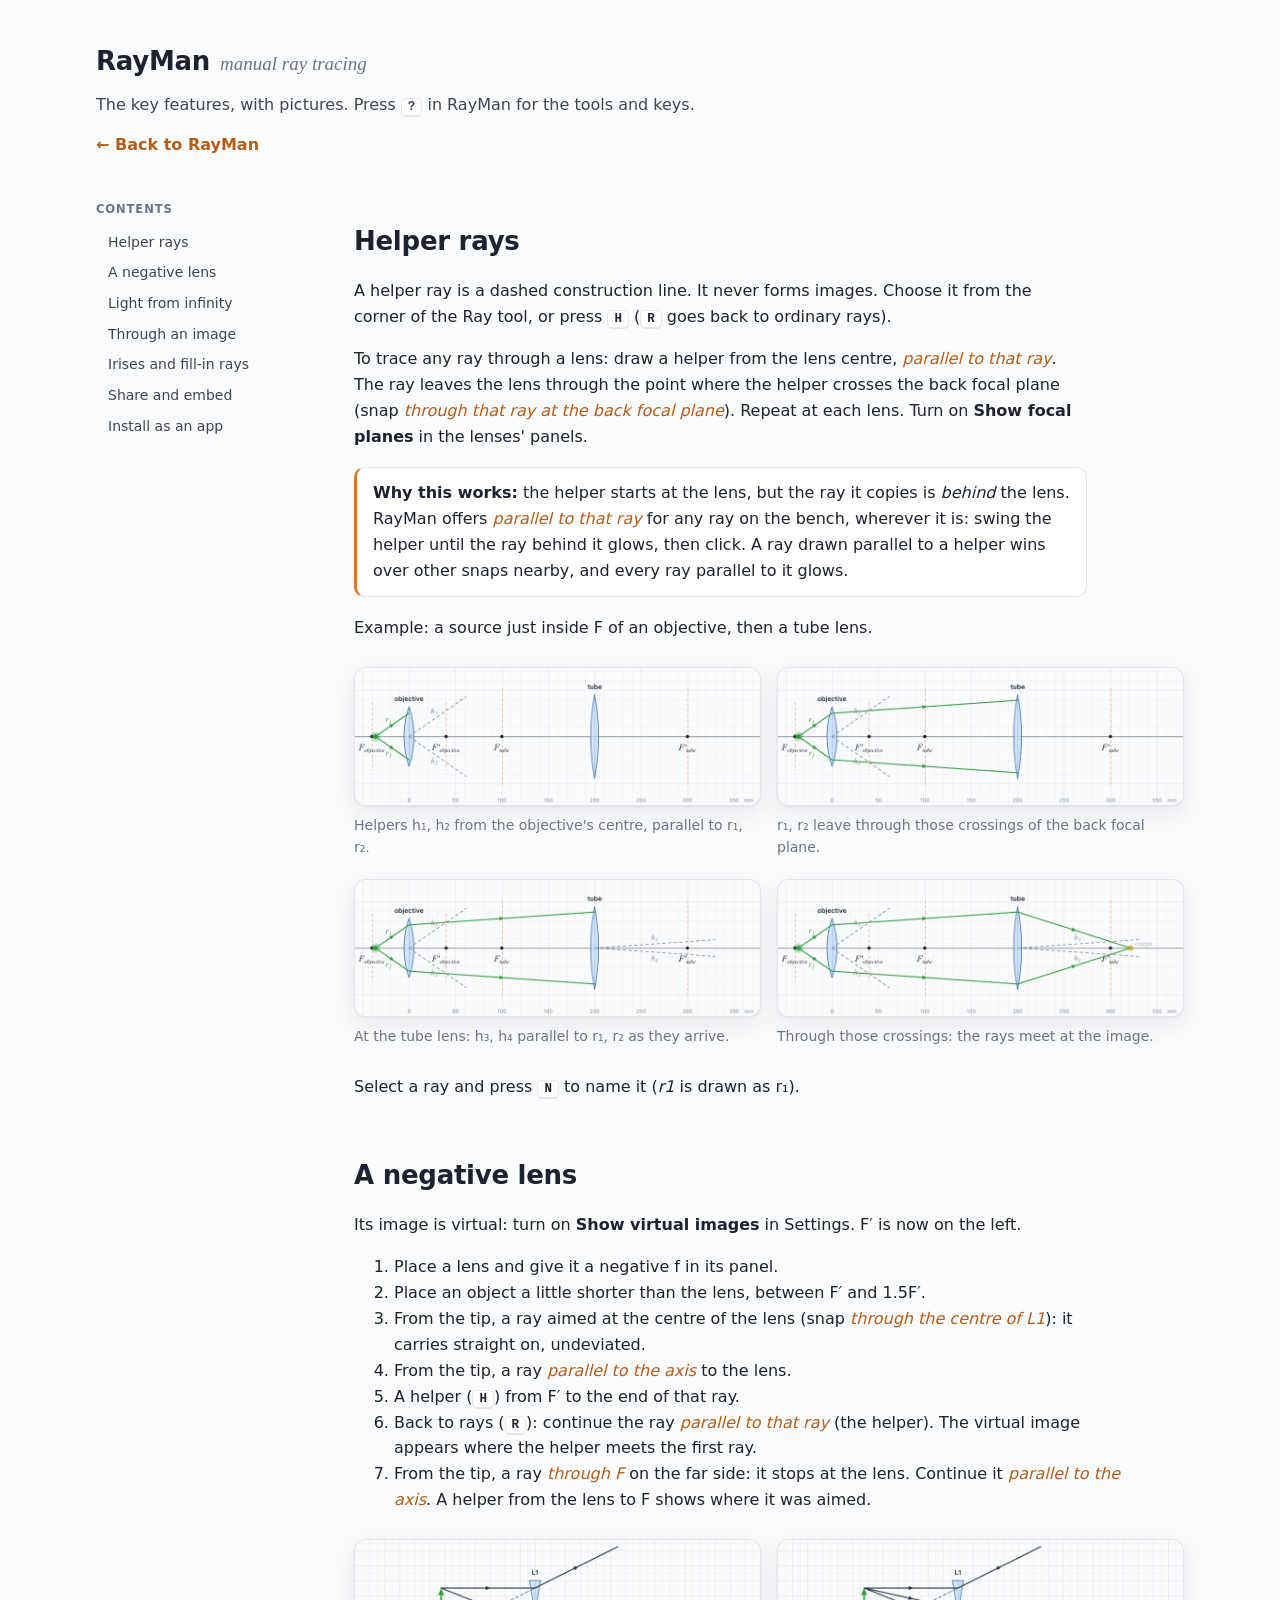
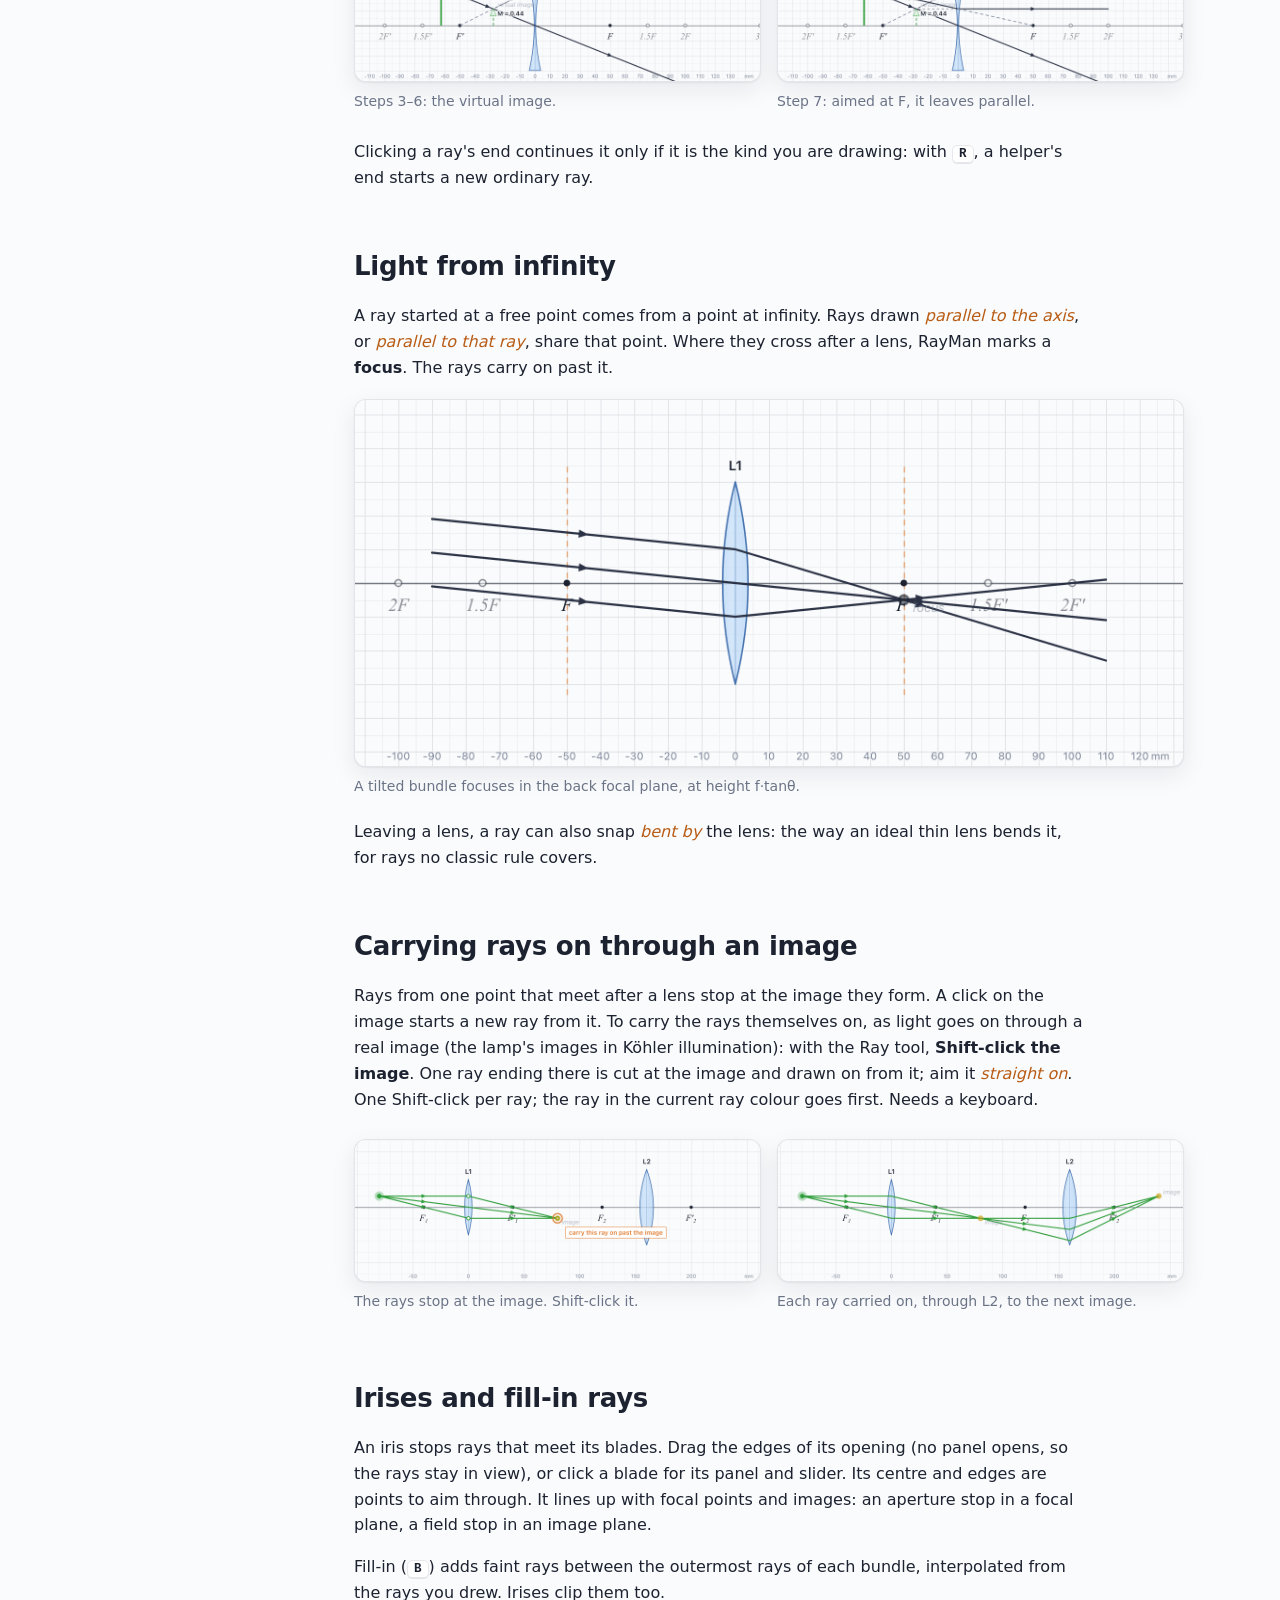
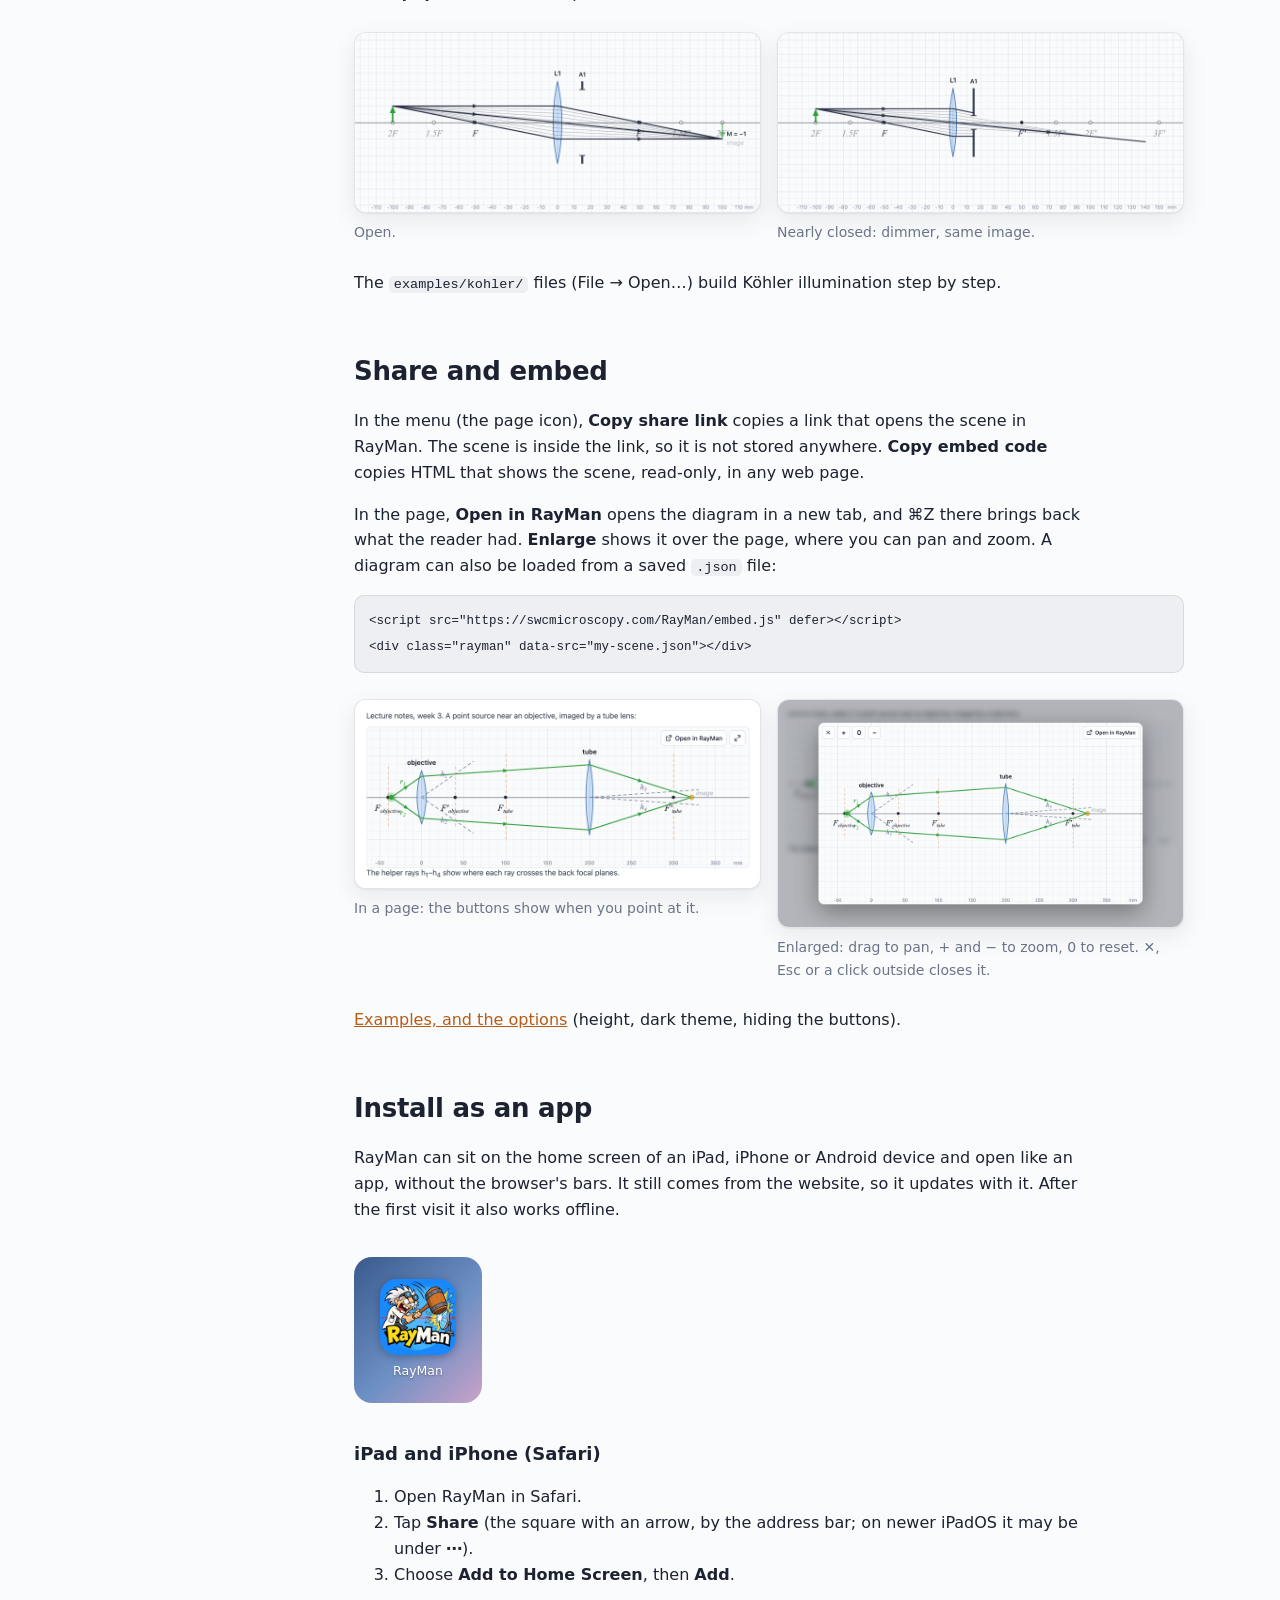
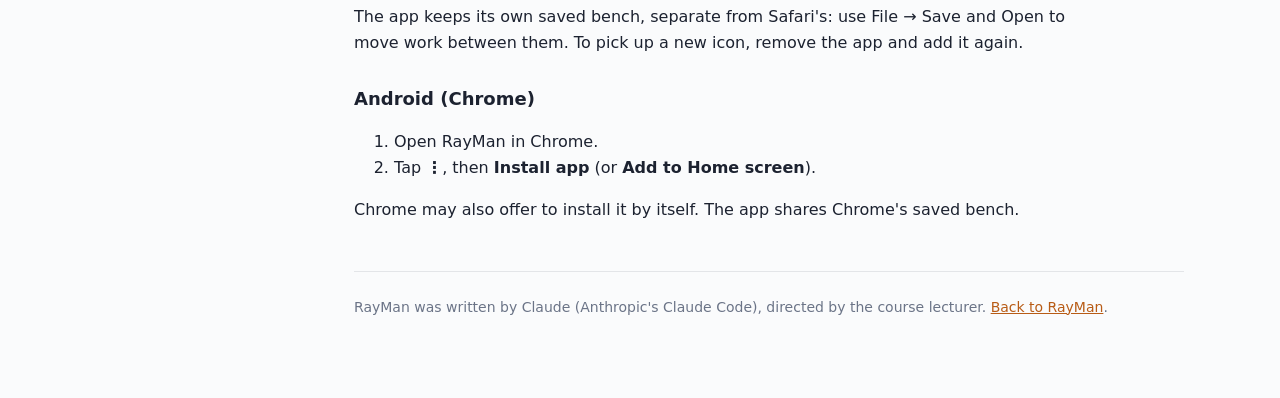
==== guide/index.html @ e6ad9964 "Embed: enlarged view gets zoom buttons and hand-cursor panning (#7) - Enlarged view: + and − zoom, 0" ====
<!doctype html>
<html lang="en">
<head>
<meta charset="utf-8">
<meta name="viewport" content="width=device-width, initial-scale=1">
<title>RayMan Guide</title>
<meta name="description" content="RayMan's key features, with pictures: helper rays, light from infinity, rays through an image, irises and fill-in rays.">
<style>
  :root {
    --bg: #fafbfc; --surface: #ffffff; --text: #1c2230; --soft: #3d4555; --dim: #6b7487;
    --line: rgba(20, 30, 60, 0.10); --accent: #e0782a; --accent-ink: #b85c16; --accent-soft: rgba(224, 120, 42, 0.12);
    --code: rgba(20, 30, 60, 0.05); --shadow: 0 1px 2px rgba(20, 30, 60, 0.06), 0 8px 24px rgba(20, 30, 60, 0.08);
  }
  @media (prefers-color-scheme: dark) {
    :root:not([data-theme="light"]) {
      --bg: #060913; --surface: #0c1122; --text: #e6ebf7; --soft: #c3cbdc; --dim: #8f9bb8;
      --line: rgba(255, 255, 255, 0.09); --accent: #ffb454; --accent-ink: #ffc477; --accent-soft: rgba(255, 180, 84, 0.14);
      --code: rgba(255, 255, 255, 0.06); --shadow: 0 1px 2px rgba(0, 0, 0, 0.3), 0 10px 30px rgba(0, 0, 0, 0.4);
    }
  }
  * { box-sizing: border-box; }
  html { scroll-behavior: smooth; }
  body {
    margin: 0; background: var(--bg); color: var(--text);
    font: 16px/1.62 system-ui, -apple-system, "Segoe UI", sans-serif;
  }
  .wrap { max-width: 1120px; margin: 0 auto; padding: 0 16px; display: grid; grid-template-columns: 210px minmax(0, 1fr); gap: 48px; }
  header { max-width: 1120px; margin: 0 auto; padding: 40px 16px 8px; }
  header .brand { display: flex; align-items: baseline; gap: 10px; }
  header .brand b { font-size: 26px; letter-spacing: -0.01em; }
  header .brand span { font: italic 19px Georgia, "Times New Roman", serif; color: var(--dim); }
  header p { color: var(--soft); max-width: 70ch; margin: 10px 0 0; }
  header a.back { display: inline-block; margin-top: 14px; color: var(--accent-ink); text-decoration: none; font-weight: 550; }
  header a.back:hover { text-decoration: underline; }
  nav { position: sticky; top: 24px; align-self: start; padding-top: 34px; font-size: 14px; }
  nav b { display: block; font-size: 11.5px; letter-spacing: .08em; text-transform: uppercase; color: var(--dim); margin-bottom: 8px; }
  nav a { display: block; color: var(--soft); text-decoration: none; padding: 4px 10px; border-radius: 7px; border-left: 2px solid transparent; }
  nav a:hover { background: var(--accent-soft); color: var(--text); }
  main { min-width: 0; padding-bottom: 80px; }
  h2 { font-size: 26px; letter-spacing: -0.01em; margin: 44px 0 6px; padding-top: 10px; }
  h3 { font-size: 18px; margin: 28px 0 4px; }
  p, li { max-width: 72ch; }
  .lead { color: var(--soft); font-size: 17px; }
  figure { margin: 18px 0 22px; }
  figure a { display: block; }
  figure img { display: block; width: 100%; height: auto; border-radius: 12px; border: 1px solid var(--line); box-shadow: var(--shadow); background: #fafbfc; }
  figcaption { font-size: 14px; color: var(--dim); margin-top: 8px; max-width: 72ch; }
  figcaption b { color: var(--soft); }
  .steps { counter-reset: s; padding: 0; list-style: none; }
  .steps > li { counter-increment: s; position: relative; padding-left: 38px; margin: 12px 0; }
  .steps > li::before {
    content: counter(s); position: absolute; left: 0; top: 1px; width: 26px; height: 26px; border-radius: 50%;
    background: var(--accent-soft); color: var(--accent-ink); font-weight: 650; font-size: 14px; display: grid; place-items: center;
  }
  kbd {
    font: 600 12.5px ui-monospace, SFMono-Regular, Menlo, monospace; padding: 1px 6px; border-radius: 5px;
    background: var(--surface); border: 1px solid var(--line); box-shadow: 0 1px 0 var(--line); white-space: nowrap;
  }
  .snap { font-style: italic; color: var(--accent-ink); }
  code { font: 13.5px ui-monospace, SFMono-Regular, Menlo, monospace; background: var(--code); padding: 1px 5px; border-radius: 5px; }
  pre { background: var(--code); border: 1px solid var(--line); border-radius: 10px; padding: 12px 14px; overflow-x: auto; max-width: 100%; }
  pre code { background: none; padding: 0; font-size: 12.5px; line-height: 1.5; }
  .note { background: var(--surface); border: 1px solid var(--line); border-left: 3px solid var(--accent); border-radius: 10px; padding: 12px 16px; margin: 18px 0; max-width: 72ch; }
  .note p { margin: 4px 0; }
  .pair { display: grid; grid-template-columns: 1fr 1fr; gap: 16px; }
  /* the app icon as it sits on a home screen */
  .home { display: inline-flex; align-items: center; gap: 22px; max-width: 72ch; margin: 18px 0 8px; padding: 22px 26px;
    border-radius: 18px; background: linear-gradient(135deg, #3a5a8c, #6c8fc4 55%, #c9a2c8); }
  .home .app { display: grid; justify-items: center; gap: 6px; flex: none; }
  .home .app img { width: 76px; height: 76px; border-radius: 22.5%; box-shadow: 0 2px 8px rgba(0, 0, 0, 0.28); display: block; }
  .home .app span { color: #fff; font-size: 12.5px; font-weight: 500; text-shadow: 0 1px 2px rgba(0, 0, 0, 0.35); }
  .pair figure { margin: 10px 0; }
  hr { border: 0; border-top: 1px solid var(--line); margin: 48px 0 0; }
  footer { color: var(--dim); font-size: 14px; margin-top: 24px; }
  footer a, main p > a { color: var(--accent-ink); }
  @media (max-width: 860px) {
    .wrap { grid-template-columns: 1fr; gap: 0; }
    nav { position: static; padding-top: 16px; display: flex; flex-wrap: wrap; gap: 4px; }
    nav b { width: 100%; }
    .pair { grid-template-columns: 1fr; }
  }
</style>
</head>
<body>
<header>
  <div class="brand"><b>RayMan</b><span>manual ray tracing</span></div>
  <p>The key features, with pictures. Press <kbd>?</kbd> in RayMan for the tools and keys.</p>
  <a class="back" href="../index.html">← Back to RayMan</a>
</header>

<div class="wrap">
<nav aria-label="Contents">
  <b>Contents</b>
  <a href="#helper">Helper rays</a>
  <a href="#negative">A negative lens</a>
  <a href="#infinity">Light from infinity</a>
  <a href="#through">Through an image</a>
  <a href="#iris">Irises and fill-in rays</a>
  <a href="#embed">Share and embed</a>
  <a href="#install">Install as an app</a>
</nav>

<main>

<h2 id="helper">Helper rays</h2>
<p>A helper ray is a dashed construction line. It never forms images. Choose it from the corner
  of the Ray tool, or press <kbd>H</kbd> (<kbd>R</kbd> goes back to ordinary rays).</p>
<p>To trace any ray through a lens: draw a helper from the lens centre,
  <span class="snap">parallel to that ray</span>. The ray leaves the lens through the point where
  the helper crosses the back focal plane (snap <span class="snap">through that ray at the back
  focal plane</span>). Repeat at each lens. Turn on <b>Show focal planes</b> in the lenses' panels.</p>
<p class="note"><b>Why this works:</b> the helper starts at the lens, but the ray it copies is
  <em>behind</em> the lens. RayMan offers <span class="snap">parallel to that ray</span> for any
  ray on the bench, wherever it is: swing the helper until the ray behind it glows, then click.
  A ray drawn parallel to a helper wins over other snaps nearby, and every ray parallel to it glows.</p>
<p>Example: a source just inside F of an objective, then a tube lens.</p>
<div class="pair">
  <figure><a href="img/helper-1.png" target="_blank" rel="noopener" title="Open full size"><img src="img/helper-1.png" alt="Two rays reach the objective; dashed helpers from its centre, parallel to them" loading="lazy"></a>
    <figcaption>Helpers h₁, h₂ from the objective's centre, parallel to r₁, r₂.</figcaption></figure>
  <figure><a href="img/helper-2.png" target="_blank" rel="noopener" title="Open full size"><img src="img/helper-2.png" alt="The rays leave the objective through the helpers' crossings of its back focal plane" loading="lazy"></a>
    <figcaption>r₁, r₂ leave through those crossings of the back focal plane.</figcaption></figure>
</div>
<div class="pair">
  <figure><a href="img/helper-3.png" target="_blank" rel="noopener" title="Open full size"><img src="img/helper-3.png" alt="Dashed helpers from the tube lens centre, parallel to the rays arriving there" loading="lazy"></a>
    <figcaption>At the tube lens: h₃, h₄ parallel to r₁, r₂ as they arrive.</figcaption></figure>
  <figure><a href="img/helper-4.png" target="_blank" rel="noopener" title="Open full size"><img src="img/helper-4.png" alt="The rays leave the tube lens through those crossings and meet at the image" loading="lazy"></a>
    <figcaption>Through those crossings: the rays meet at the image.</figcaption></figure>
</div>
<p>Select a ray and press <kbd>N</kbd> to name it (<i>r1</i> is drawn as r₁).</p>

<h2 id="negative">A negative lens</h2>
<p>Its image is virtual: turn on <b>Show virtual images</b> in Settings. F′ is now on the left.</p>
<ol>
  <li>Place a lens and give it a negative f in its panel.</li>
  <li>Place an object a little shorter than the lens, between F′ and 1.5F′.</li>
  <li>From the tip, a ray aimed at the centre of the lens (snap <span class="snap">through the centre of L1</span>): it carries straight on, undeviated.</li>
  <li>From the tip, a ray <span class="snap">parallel to the axis</span> to the lens.</li>
  <li>A helper (<kbd>H</kbd>) from F′ to the end of that ray.</li>
  <li>Back to rays (<kbd>R</kbd>): continue the ray <span class="snap">parallel to that ray</span>
    (the helper). The virtual image appears where the helper meets the first ray.</li>
  <li>From the tip, a ray <span class="snap">through F</span> on the far side: it stops at the
    lens. Continue it <span class="snap">parallel to the axis</span>. A helper from the lens to F
    shows where it was aimed.</li>
</ol>
<div class="pair">
  <figure><a href="img/negative-1.png" target="_blank" rel="noopener" title="Open full size"><img src="img/negative-1.png" alt="A negative lens: a ray through the centre, and a ray parallel to the axis leaving along a helper from F′; the virtual image where they meet" loading="lazy"></a>
    <figcaption>Steps 3–6: the virtual image.</figcaption></figure>
  <figure><a href="img/negative-2.png" target="_blank" rel="noopener" title="Open full size"><img src="img/negative-2.png" alt="The same with a third ray aimed at F, leaving parallel to the axis" loading="lazy"></a>
    <figcaption>Step 7: aimed at F, it leaves parallel.</figcaption></figure>
</div>
<p>Clicking a ray's end continues it only if it is the kind you are drawing: with
  <kbd>R</kbd>, a helper's end starts a new ordinary ray.</p>

<h2 id="infinity">Light from infinity</h2>
<p>A ray started at a free point comes from a point at infinity. Rays drawn
  <span class="snap">parallel to the axis</span>, or <span class="snap">parallel to that ray</span>,
  share that point. Where they cross after a lens, RayMan marks a <b>focus</b>. The rays carry on
  past it.</p>
<figure><a href="img/bundle.png" target="_blank" rel="noopener" title="Open full size"><img src="img/bundle.png" alt="A tilted parallel bundle focusing in the back focal plane" loading="lazy"></a>
  <figcaption>A tilted bundle focuses in the back focal plane, at height f·tanθ.</figcaption></figure>
<p>Leaving a lens, a ray can also snap <span class="snap">bent by</span> the lens: the way an ideal
  thin lens bends it, for rays no classic rule covers.</p>

<h2 id="through">Carrying rays on through an image</h2>
<p>Rays from one point that meet after a lens stop at the image they form. A click on the image
  starts a new ray from it. To carry the rays themselves on, as light goes on through a real image
  (the lamp's images in Köhler illumination): with the Ray tool, <b>Shift-click the image</b>. One
  ray ending there is cut at the image and drawn on from it; aim it
  <span class="snap">straight on</span>. One Shift-click per ray; the ray in the current ray colour
  goes first. Needs a keyboard.</p>
<div class="pair">
  <figure><a href="img/through-1.png" target="_blank" rel="noopener" title="Open full size"><img src="img/through-1.png" alt="Three rays from a point stop at its image after the first lens; Shift held over the image" loading="lazy"></a>
    <figcaption>The rays stop at the image. Shift-click it.</figcaption></figure>
  <figure><a href="img/through-2.png" target="_blank" rel="noopener" title="Open full size"><img src="img/through-2.png" alt="Each ray carried on past the image, through the second lens, to a second image" loading="lazy"></a>
    <figcaption>Each ray carried on, through L2, to the next image.</figcaption></figure>
</div>

<h2 id="iris">Irises and fill-in rays</h2>
<p>An iris stops rays that meet its blades. Drag the edges of its opening (no panel opens, so the
  rays stay in view), or click a blade for its panel and slider. Its centre and edges are points to aim through. It lines up with focal points and
  images: an aperture stop in a focal plane, a field stop in an image plane.</p>
<p>Fill-in (<kbd>B</kbd>) adds faint rays between the outermost rays of each bundle, interpolated
  from the rays you drew. Irises clip them too.</p>
<div class="pair">
  <figure><a href="img/iris-open.png" target="_blank" rel="noopener" title="Open full size"><img src="img/iris-open.png" alt="Rays and fill-in rays through a lens and an open iris" loading="lazy"></a>
    <figcaption>Open.</figcaption></figure>
  <figure><a href="img/iris-closed.png" target="_blank" rel="noopener" title="Open full size"><img src="img/iris-closed.png" alt="The same with the iris nearly closed" loading="lazy"></a>
    <figcaption>Nearly closed: dimmer, same image.</figcaption></figure>
</div>
<p>The <code>examples/kohler/</code> files (File → Open…) build Köhler illumination step by step.</p>

<h2 id="embed">Share and embed</h2>
<p>In the menu (the page icon), <b>Copy share link</b> copies a link that opens the scene in
  RayMan. The scene is inside the link, so it is not stored anywhere. <b>Copy embed code</b> copies
  HTML that shows the scene, read-only, in any web page.</p>
<p>In the page, <b>Open in RayMan</b> opens the diagram in a new tab, and ⌘Z there brings back
  what the reader had. <b>Enlarge</b> shows it over the page, where you can pan and zoom. A diagram can also be loaded from a
  saved <code>.json</code> file:</p>
<pre><code>&lt;script src="https://swcmicroscopy.com/RayMan/embed.js" defer&gt;&lt;/script&gt;
&lt;div class="rayman" data-src="my-scene.json"&gt;&lt;/div&gt;</code></pre>
<div class="pair">
  <figure><a href="img/embed.png" target="_blank" rel="noopener" title="Open full size"><img src="img/embed.png" alt="A RayMan diagram in a web page, with Open in RayMan and Enlarge buttons" loading="lazy"></a>
    <figcaption>In a page: the buttons show when you point at it.</figcaption></figure>
  <figure><a href="img/embed-enlarged.png" target="_blank" rel="noopener" title="Open full size"><img src="img/embed-enlarged.png" alt="The diagram enlarged over the blurred page, with a close button" loading="lazy"></a>
    <figcaption>Enlarged: drag to pan, + and − to zoom, 0 to reset. ✕, Esc or a click outside closes it.</figcaption></figure>
</div>
<p><a href="../examples/embed/index.html">Examples, and the options</a> (height, dark theme, hiding the buttons).</p>

<h2 id="install">Install as an app</h2>
<p>RayMan can sit on the home screen of an iPad, iPhone or Android device and open like an app,
  without the browser's bars. It still comes from the website, so it updates with it. After the
  first visit it also works offline.</p>
<div class="home">
  <div class="app"><img src="../images/icons/apple-touch-icon.png" alt="The RayMan app icon"><span>RayMan</span></div>
</div>
<h3>iPad and iPhone (Safari)</h3>
<ol>
  <li>Open RayMan in Safari.</li>
  <li>Tap <b>Share</b> (the square with an arrow, by the address bar; on newer iPadOS it may be under <b>⋯</b>).</li>
  <li>Choose <b>Add to Home Screen</b>, then <b>Add</b>.</li>
</ol>
<p>The app keeps its own saved bench, separate from Safari's: use File → Save and Open to move work
  between them. To pick up a new icon, remove the app and add it again.</p>
<h3>Android (Chrome)</h3>
<ol>
  <li>Open RayMan in Chrome.</li>
  <li>Tap <b>⋮</b>, then <b>Install app</b> (or <b>Add to Home screen</b>).</li>
</ol>
<p>Chrome may also offer to install it by itself. The app shares Chrome's saved bench.</p>

<hr>
<footer>RayMan was written by Claude (Anthropic's Claude Code), directed by the course
  lecturer. <a href="../index.html">Back to RayMan</a>.</footer>
</main>
</div>
</body>
</html>
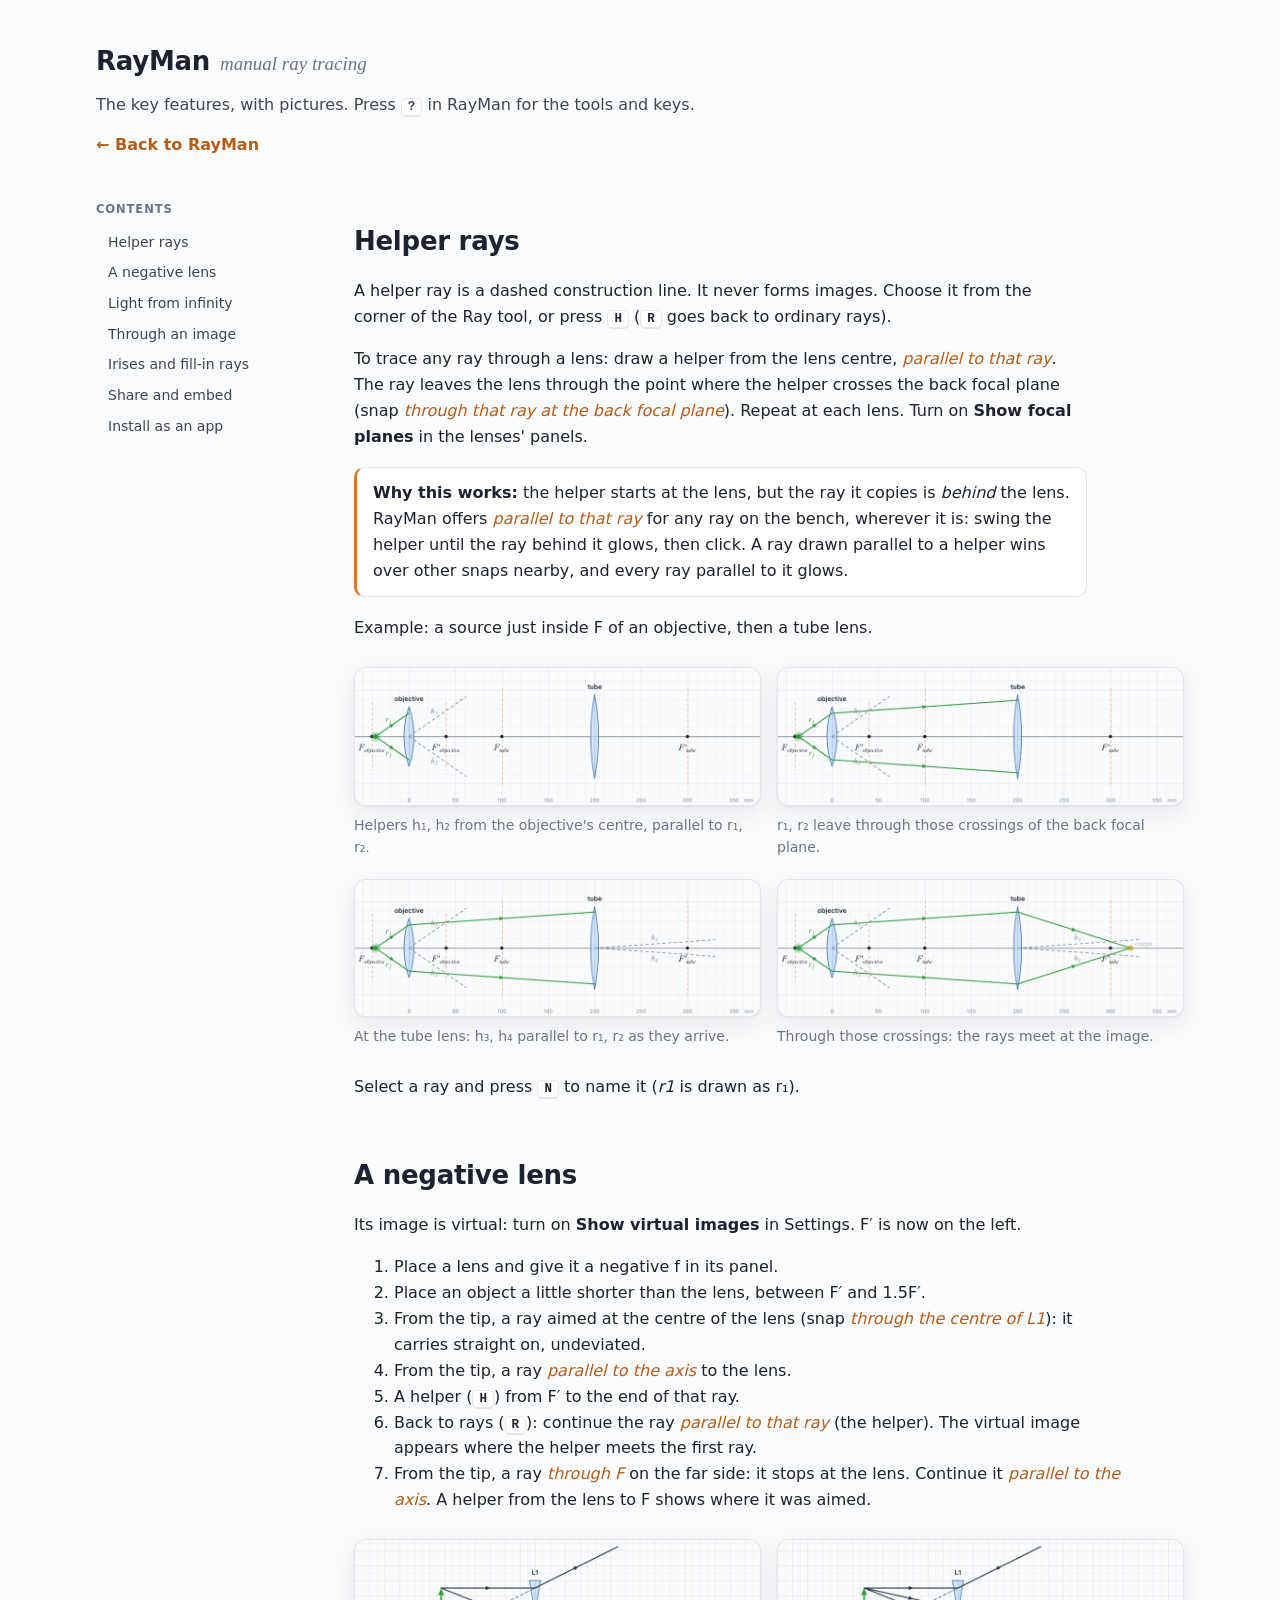
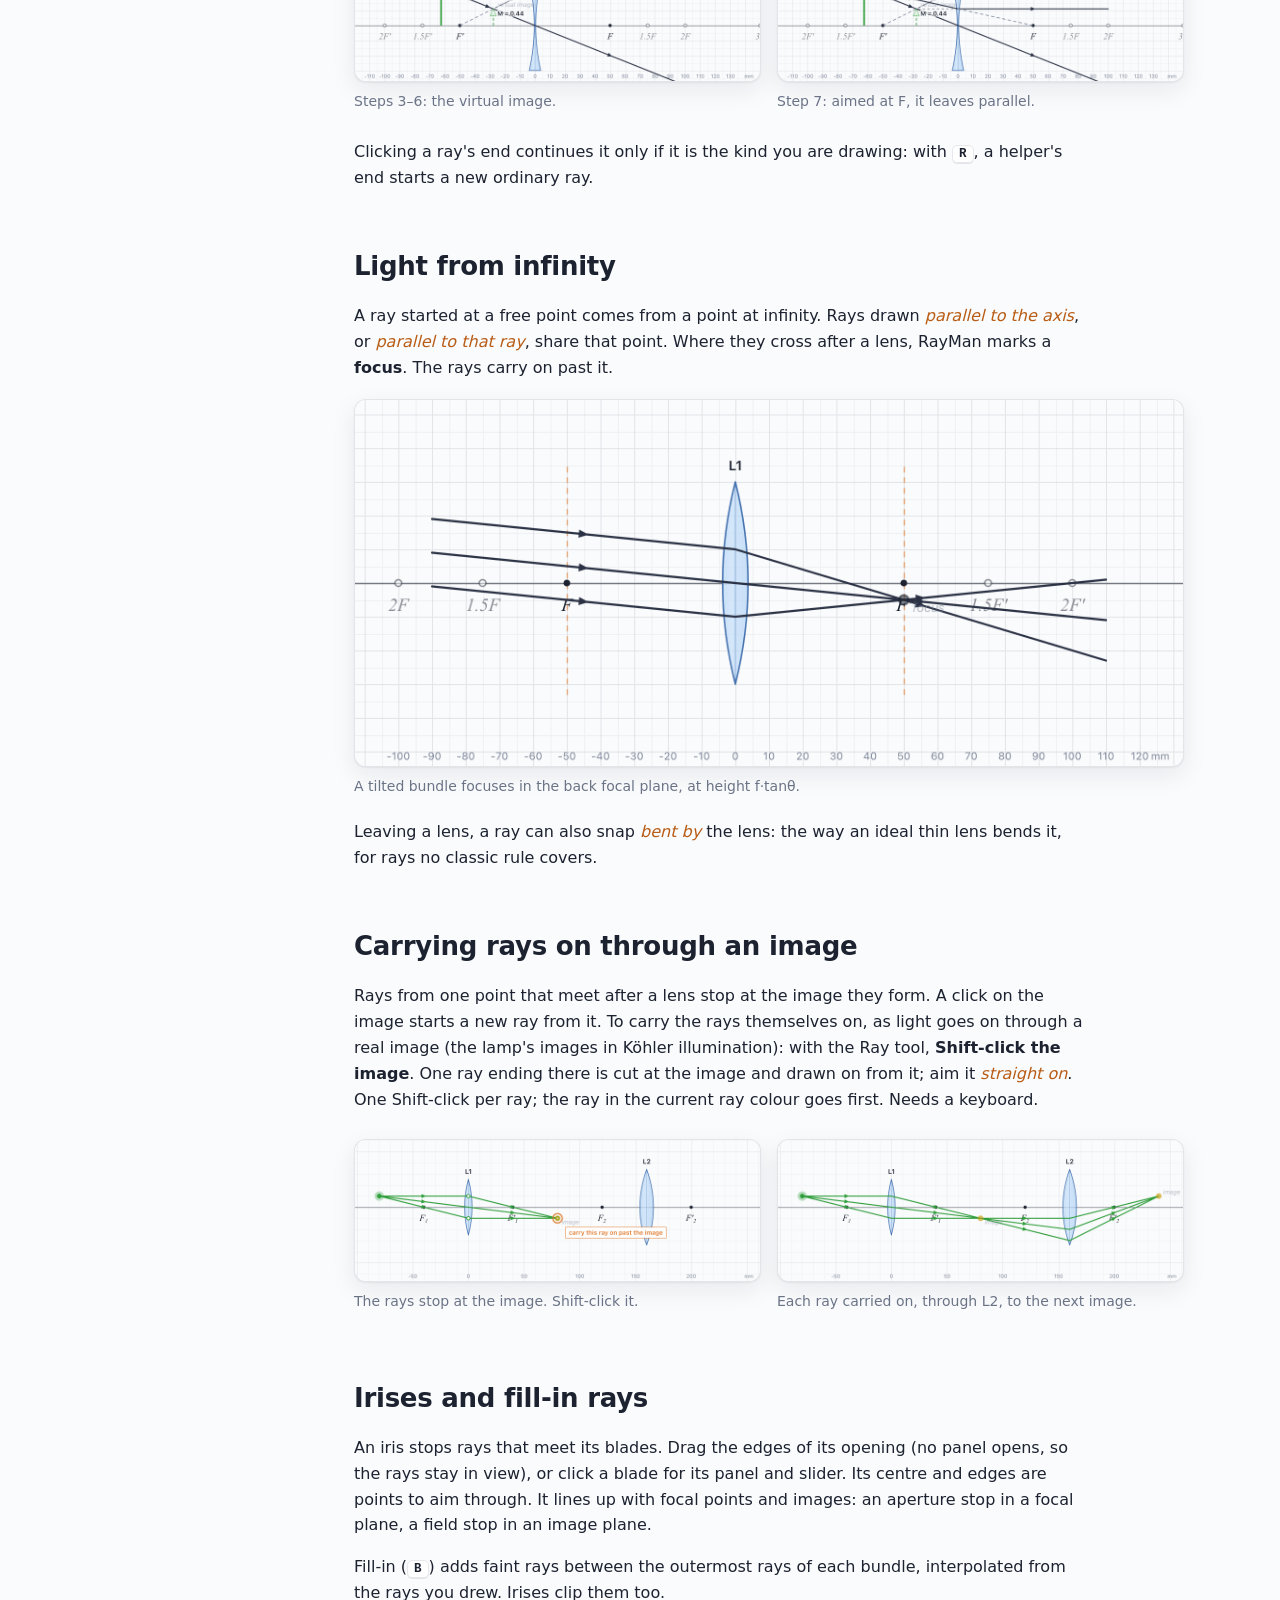
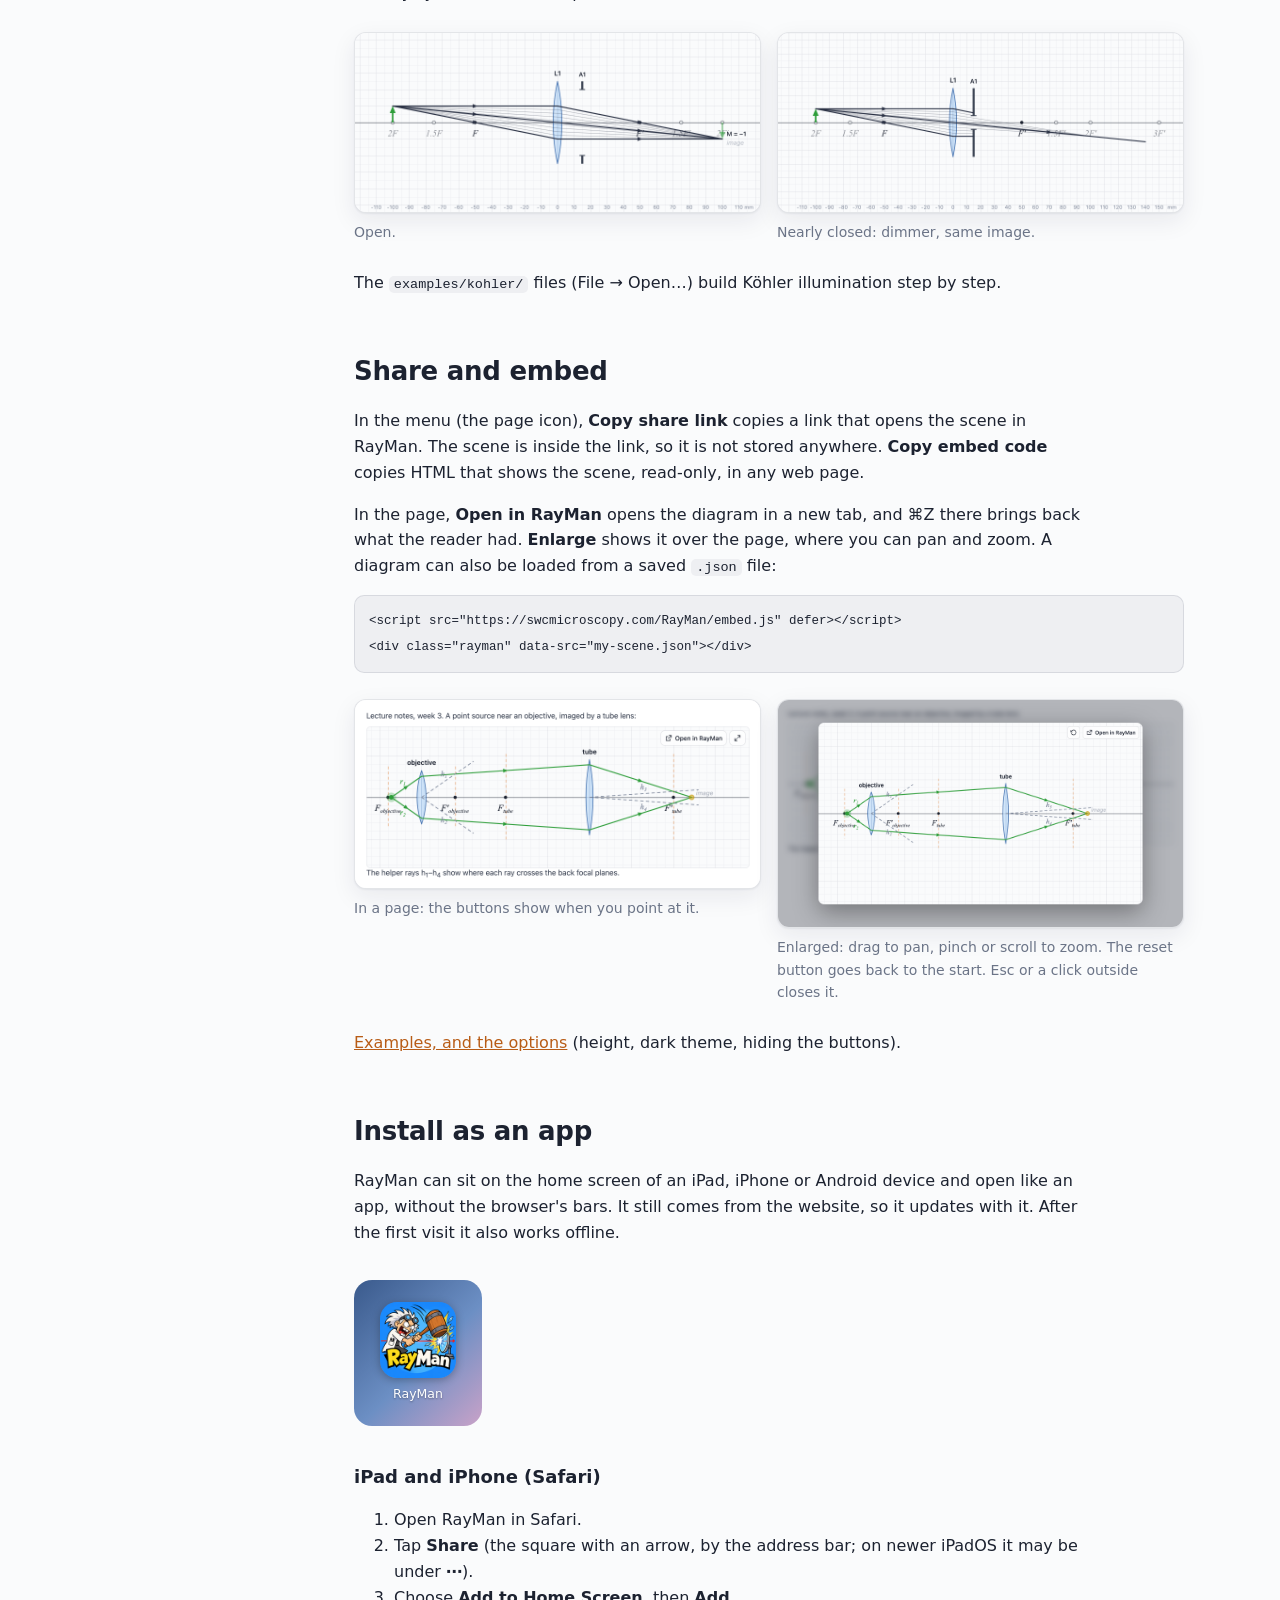
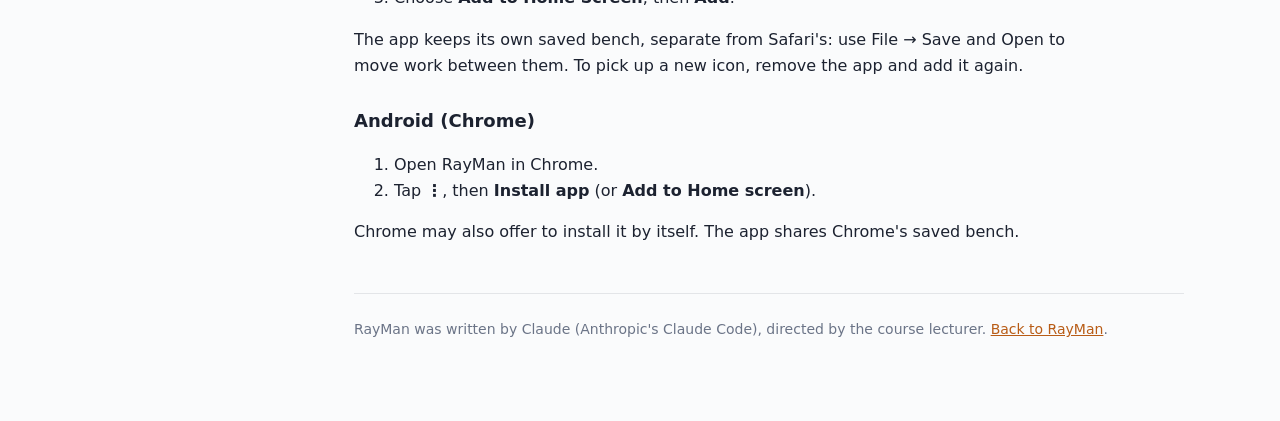
==== commit ee868907: "Web embed: enlarged view without close and zoom buttons; reset beside Open in RayMan; no ruler The e" ====
--- a/guide/index.html
+++ b/guide/index.html
@@ -201,8 +201,8 @@
 <div class="pair">
   <figure><a href="img/embed.png" target="_blank" rel="noopener" title="Open full size"><img src="img/embed.png" alt="A RayMan diagram in a web page, with Open in RayMan and Enlarge buttons" loading="lazy"></a>
     <figcaption>In a page: the buttons show when you point at it.</figcaption></figure>
-  <figure><a href="img/embed-enlarged.png" target="_blank" rel="noopener" title="Open full size"><img src="img/embed-enlarged.png" alt="The diagram enlarged over the blurred page, with a close button" loading="lazy"></a>
-    <figcaption>Enlarged: drag to pan, + and − to zoom, 0 to reset. ✕, Esc or a click outside closes it.</figcaption></figure>
+  <figure><a href="img/embed-enlarged.png" target="_blank" rel="noopener" title="Open full size"><img src="img/embed-enlarged.png" alt="The diagram enlarged over the blurred page, with a reset button beside Open in RayMan" loading="lazy"></a>
+    <figcaption>Enlarged: drag to pan, pinch or scroll to zoom. The reset button goes back to the start. Esc or a click outside closes it.</figcaption></figure>
 </div>
 <p><a href="../examples/embed/index.html">Examples, and the options</a> (height, dark theme, hiding the buttons).</p>
 
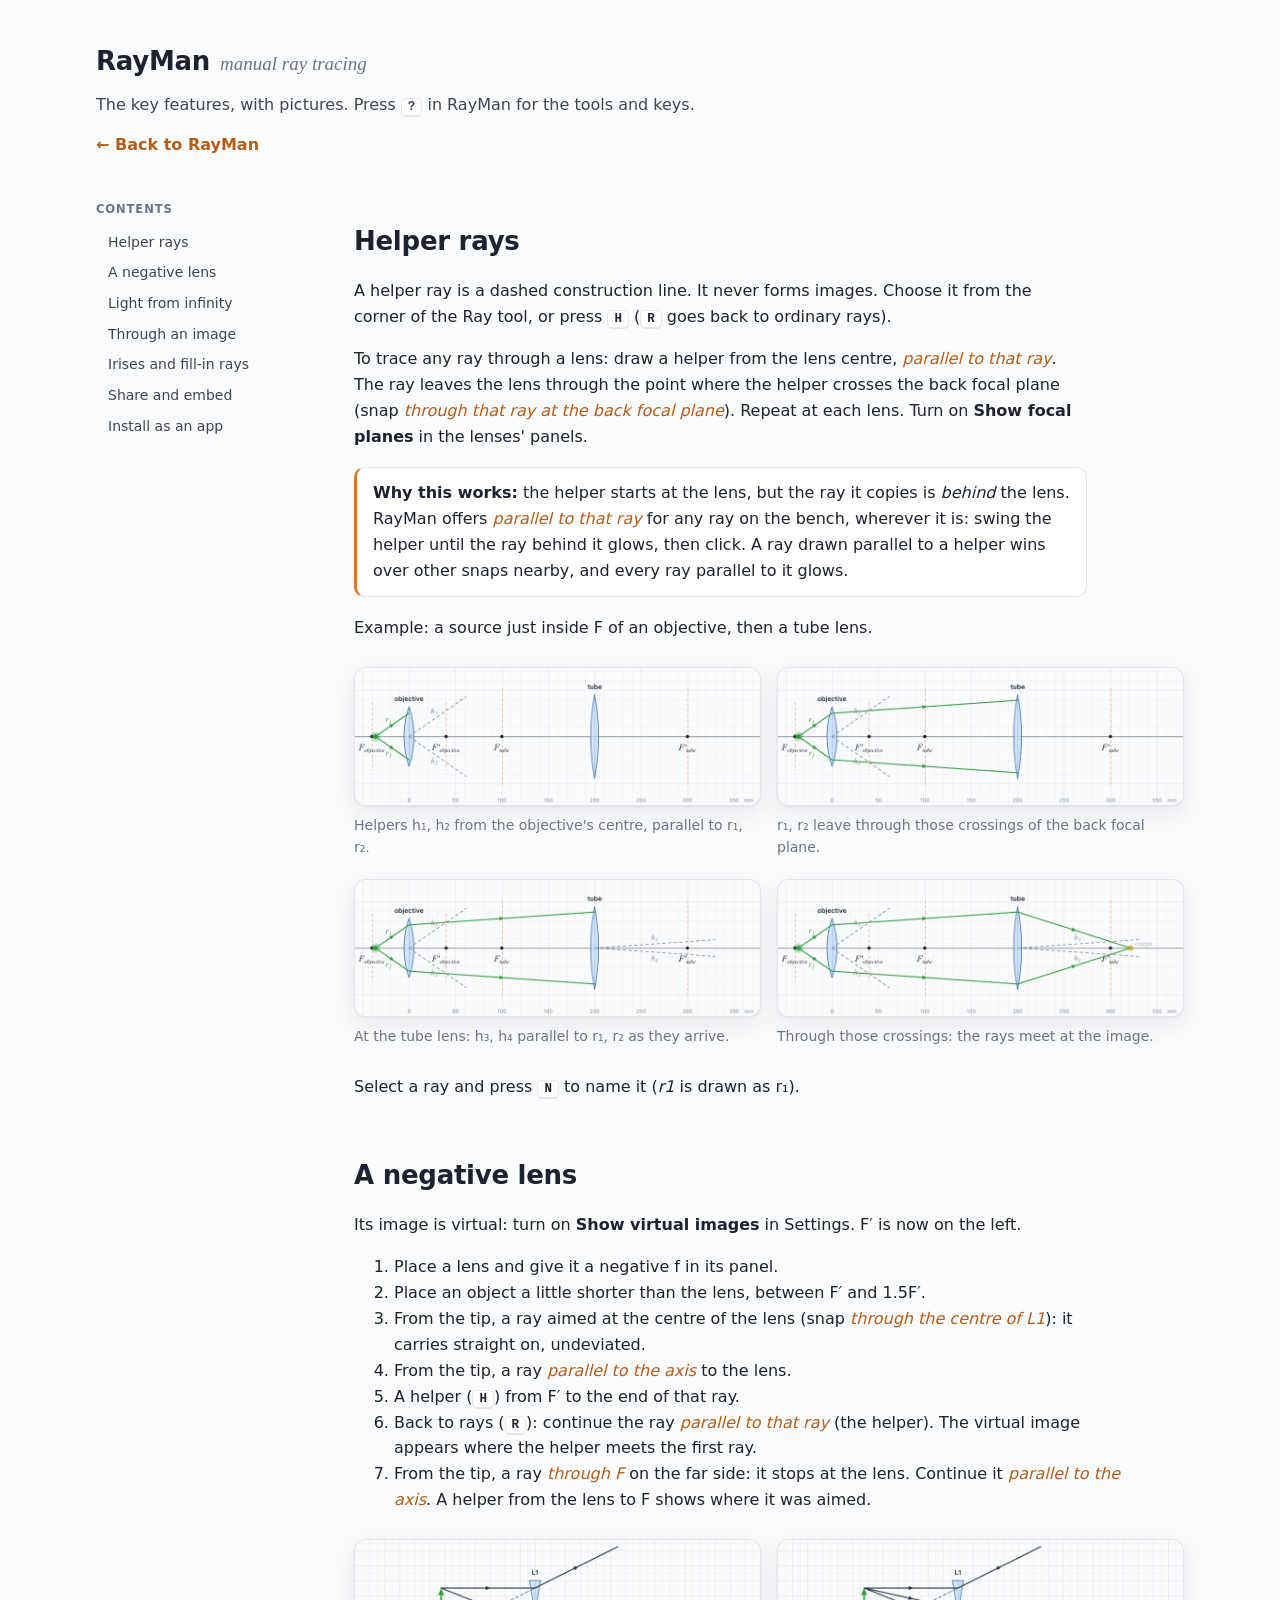
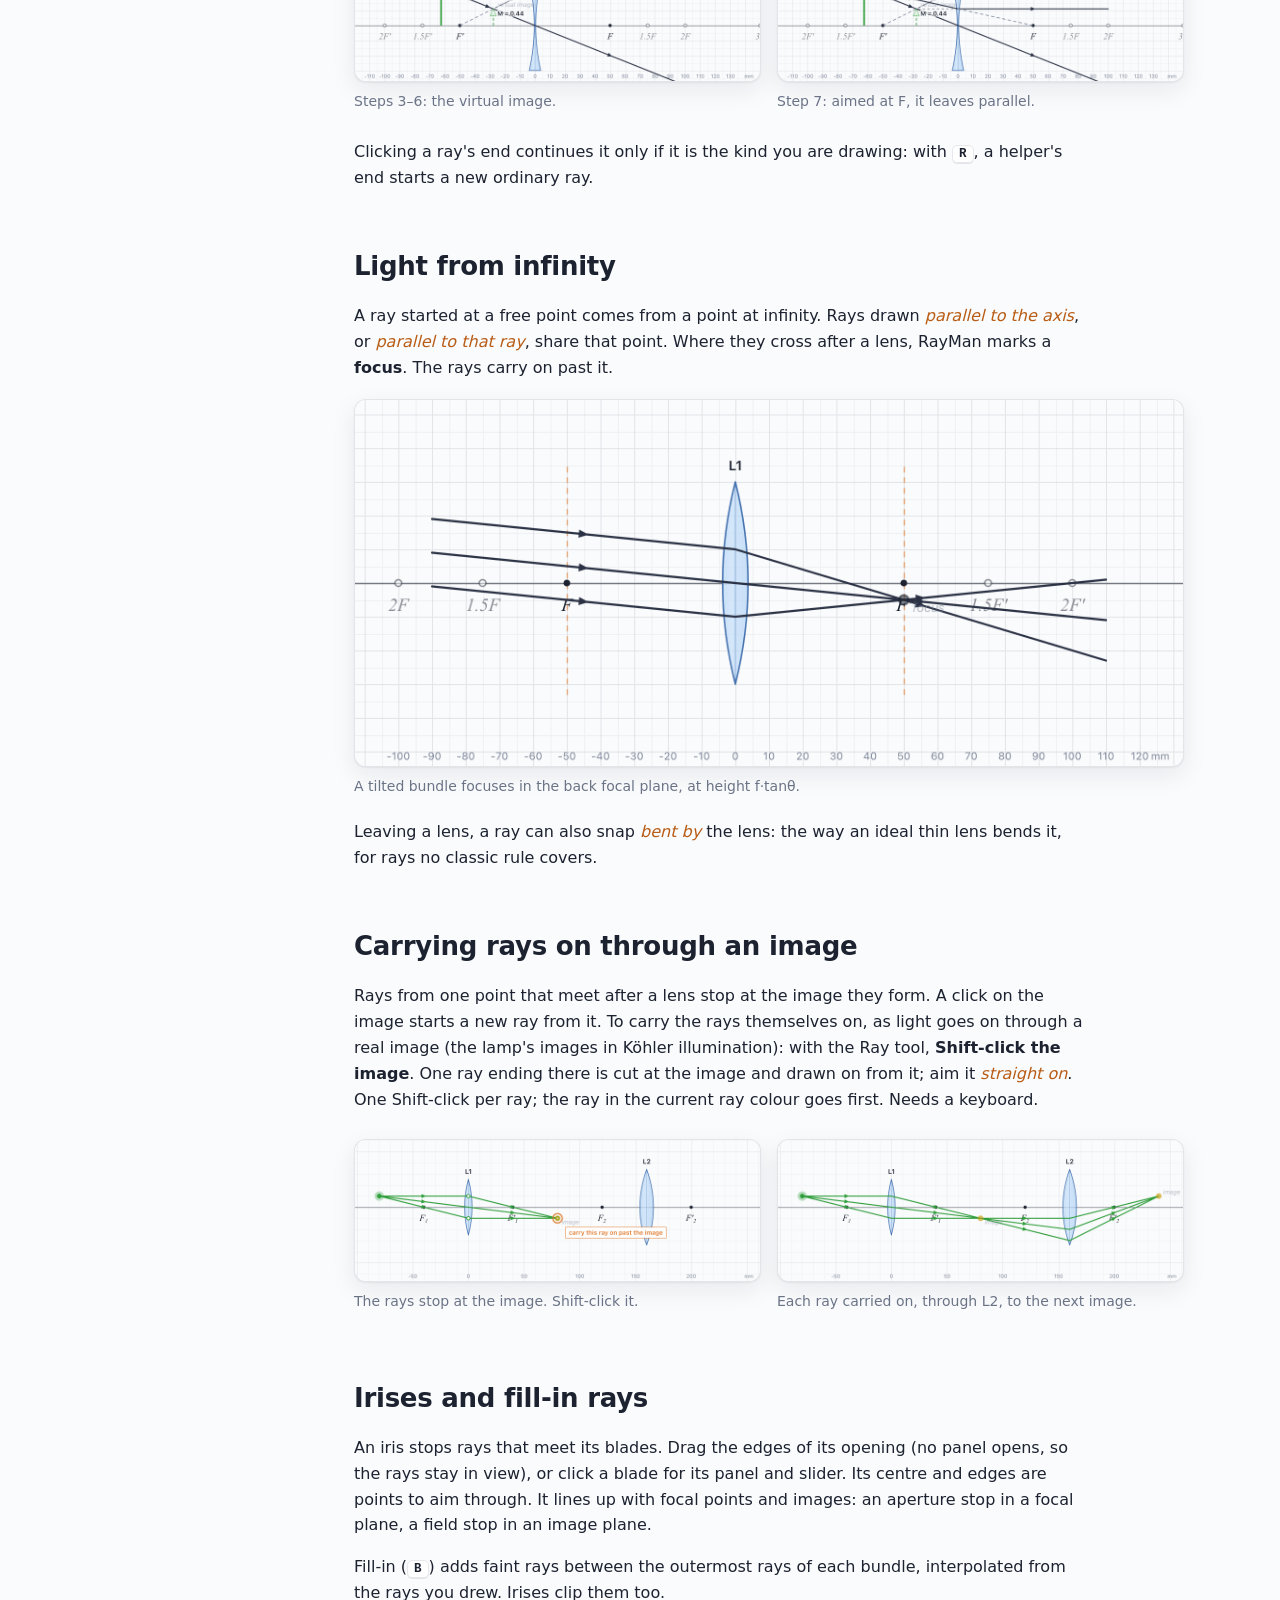
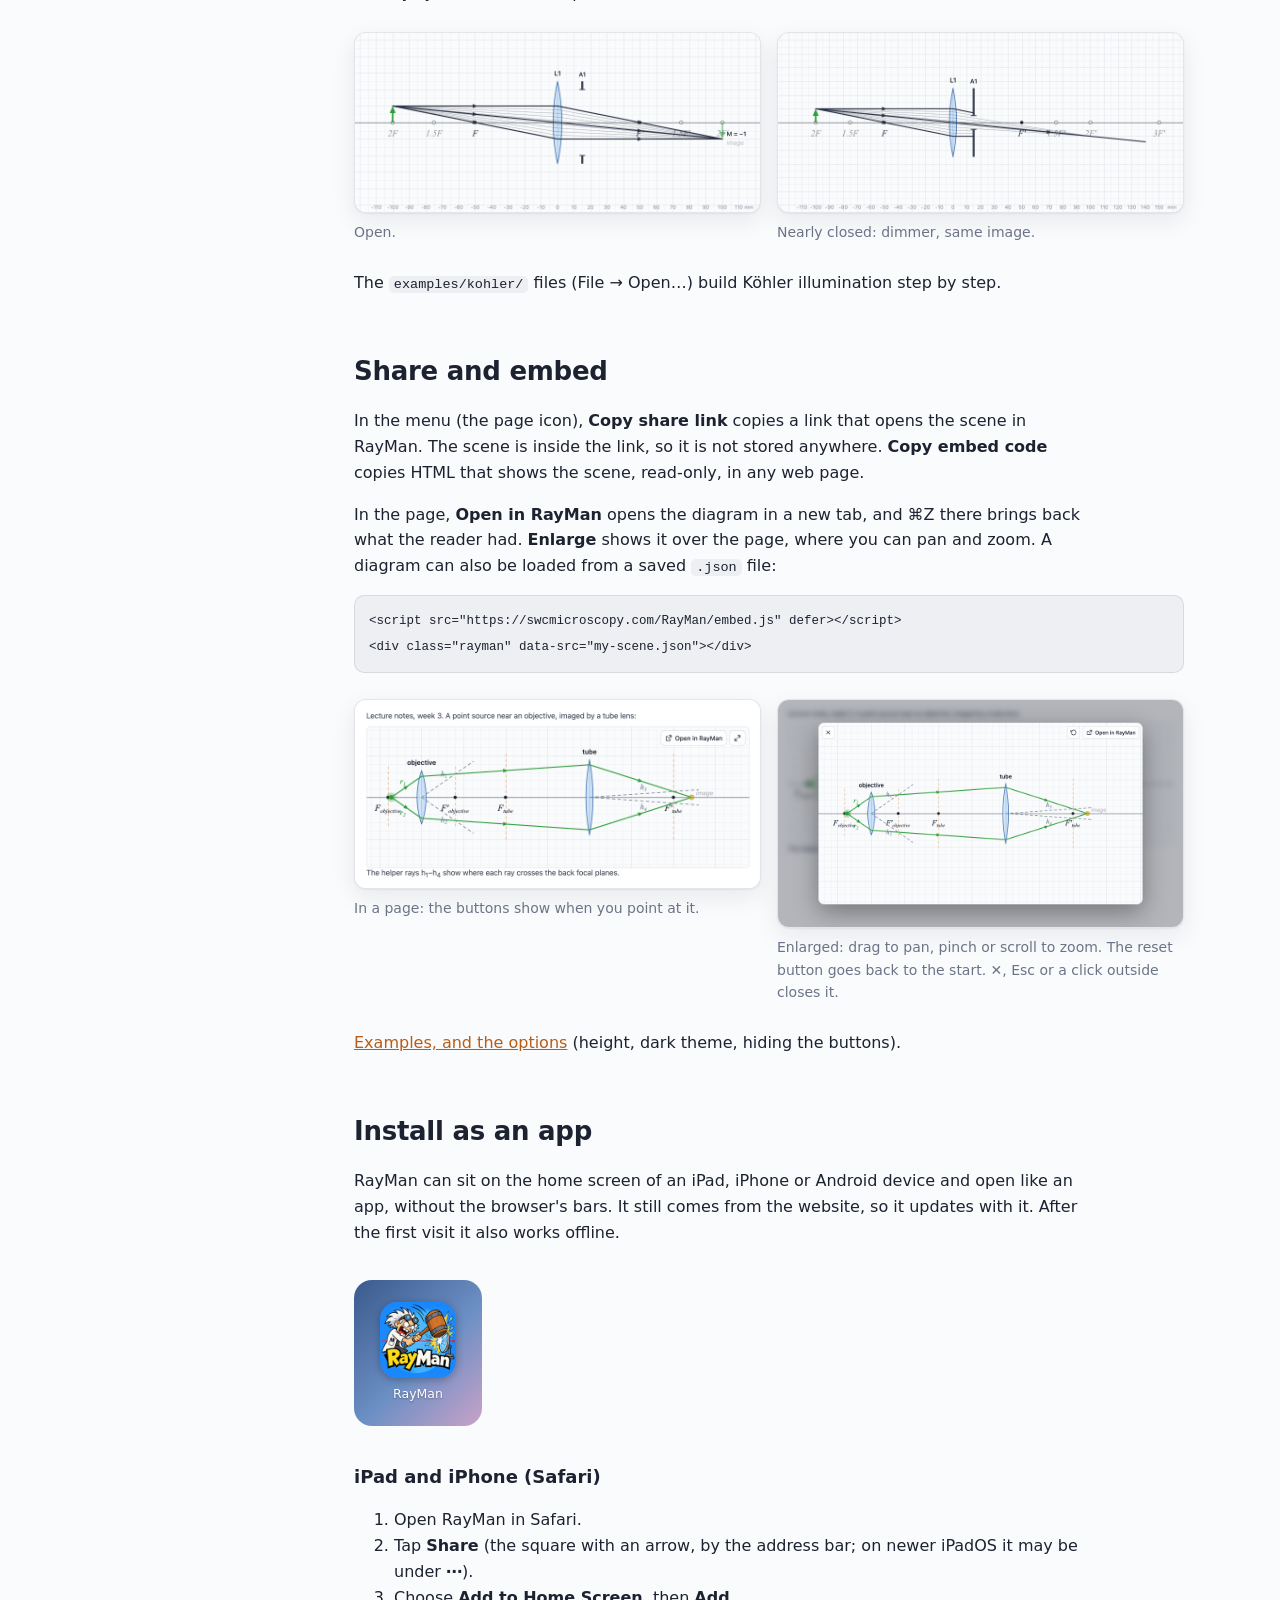
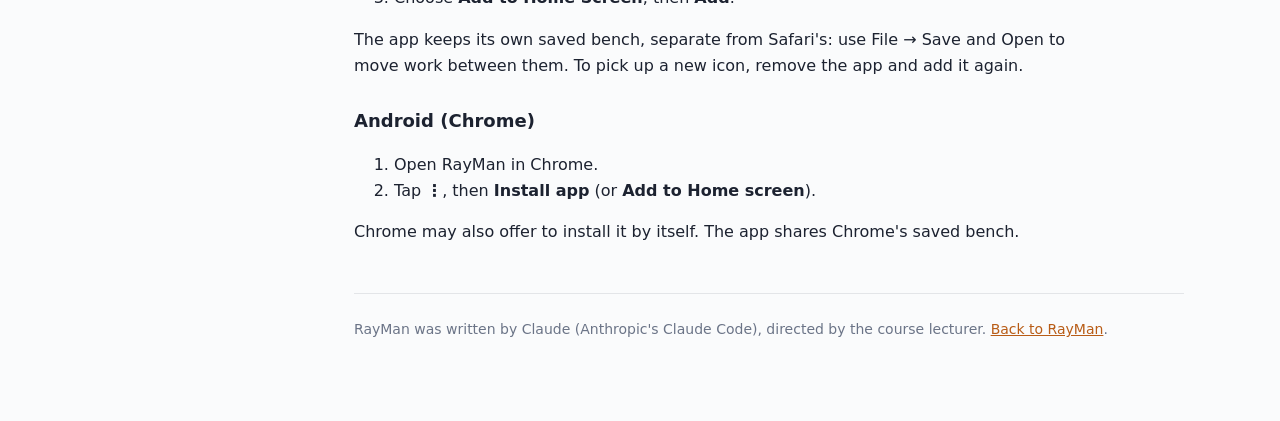
==== commit f6a41b43: "Web embed: the close cross is back, top left (zoom buttons stay removed) Co-Authored-By: Claude Haik" ====
--- a/guide/index.html
+++ b/guide/index.html
@@ -201,8 +201,8 @@
 <div class="pair">
   <figure><a href="img/embed.png" target="_blank" rel="noopener" title="Open full size"><img src="img/embed.png" alt="A RayMan diagram in a web page, with Open in RayMan and Enlarge buttons" loading="lazy"></a>
     <figcaption>In a page: the buttons show when you point at it.</figcaption></figure>
-  <figure><a href="img/embed-enlarged.png" target="_blank" rel="noopener" title="Open full size"><img src="img/embed-enlarged.png" alt="The diagram enlarged over the blurred page, with a reset button beside Open in RayMan" loading="lazy"></a>
-    <figcaption>Enlarged: drag to pan, pinch or scroll to zoom. The reset button goes back to the start. Esc or a click outside closes it.</figcaption></figure>
+  <figure><a href="img/embed-enlarged.png" target="_blank" rel="noopener" title="Open full size"><img src="img/embed-enlarged.png" alt="The diagram enlarged over the blurred page, with a close button top left and a reset button beside Open in RayMan" loading="lazy"></a>
+    <figcaption>Enlarged: drag to pan, pinch or scroll to zoom. The reset button goes back to the start. ✕, Esc or a click outside closes it.</figcaption></figure>
 </div>
 <p><a href="../examples/embed/index.html">Examples, and the options</a> (height, dark theme, hiding the buttons).</p>
 
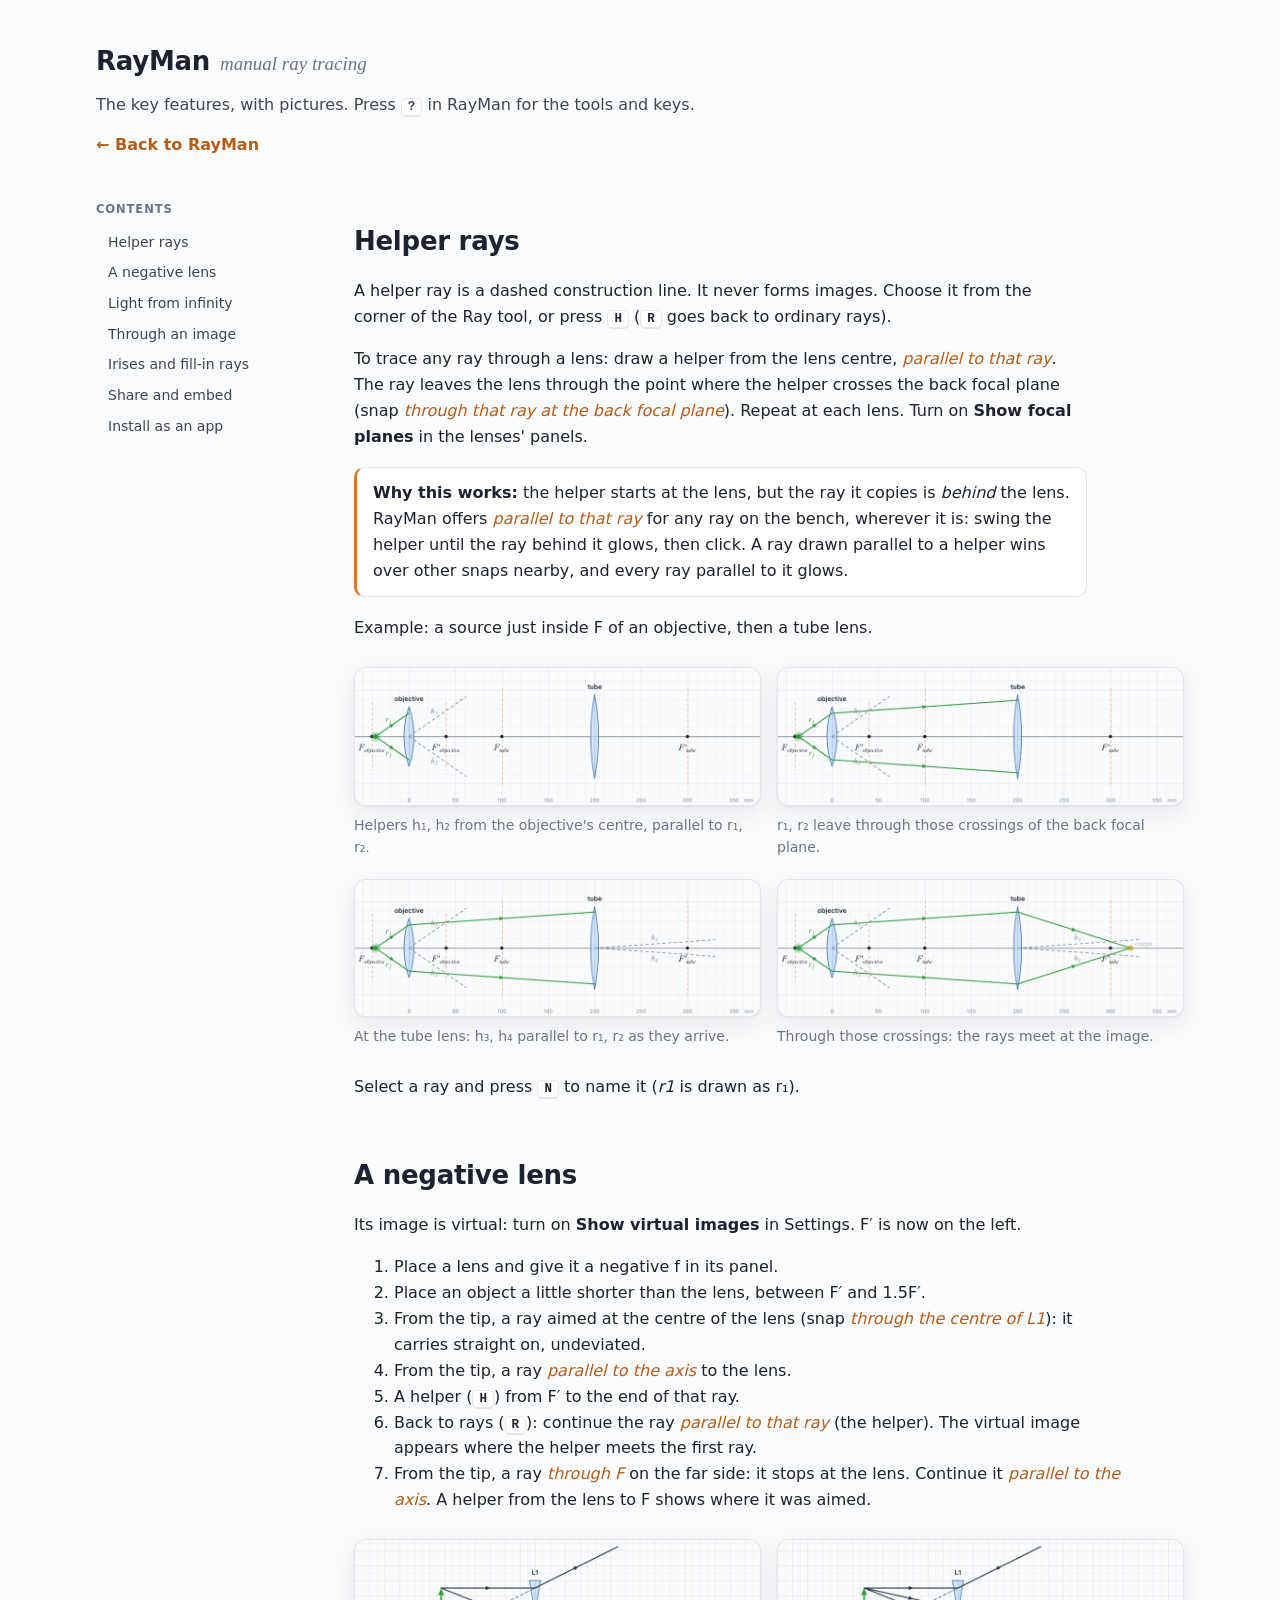
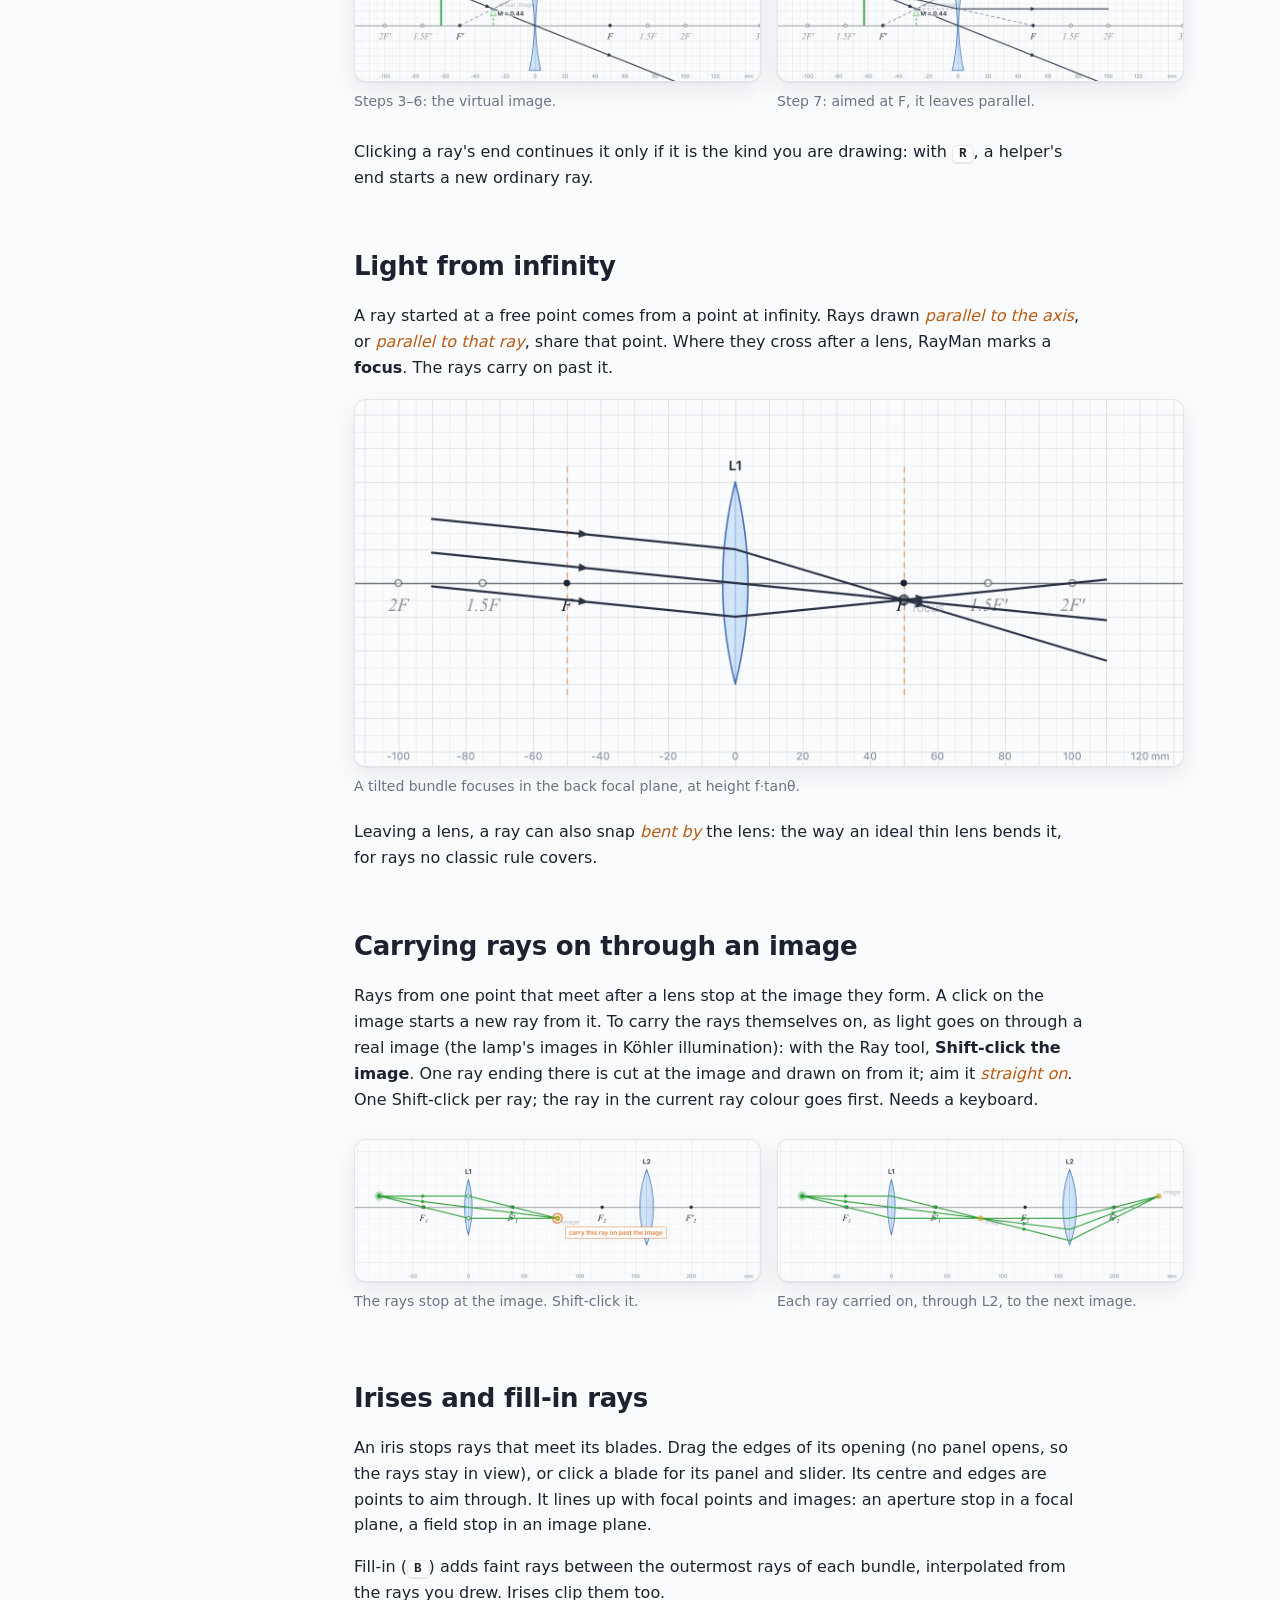
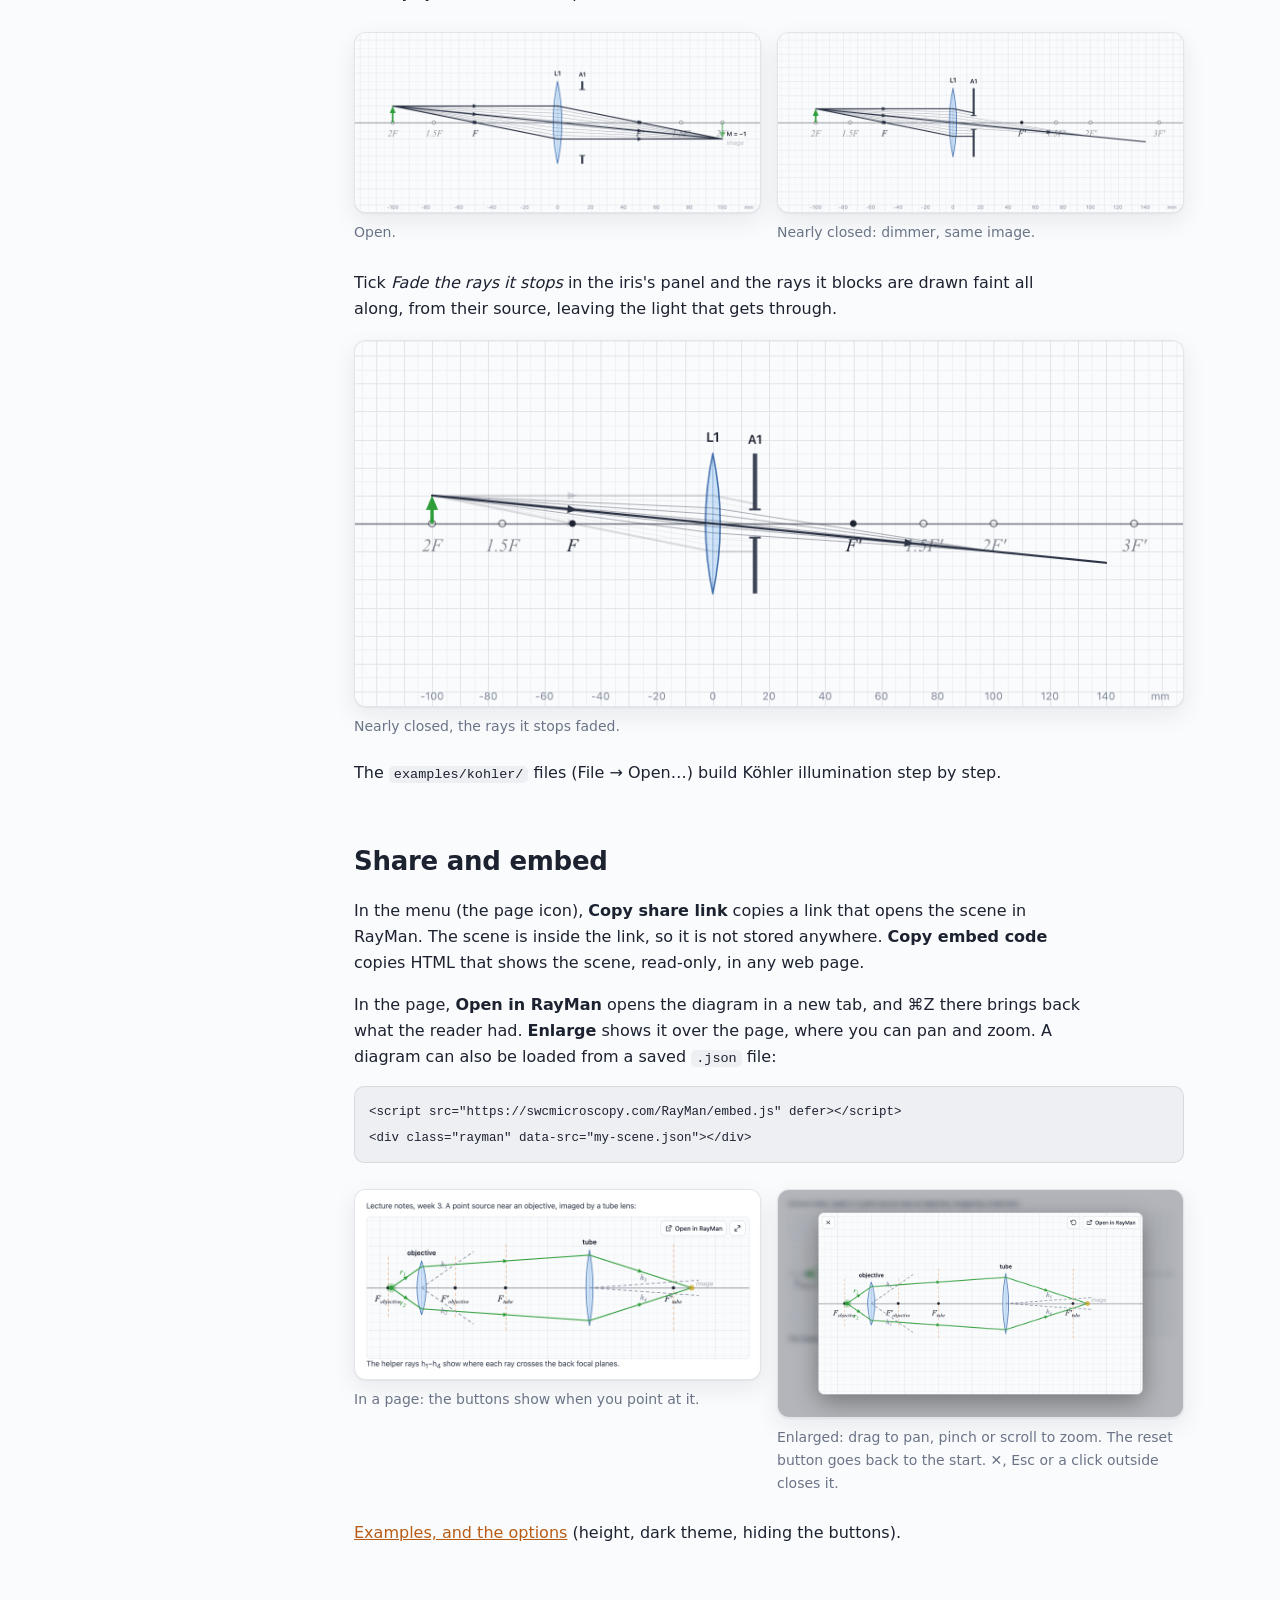
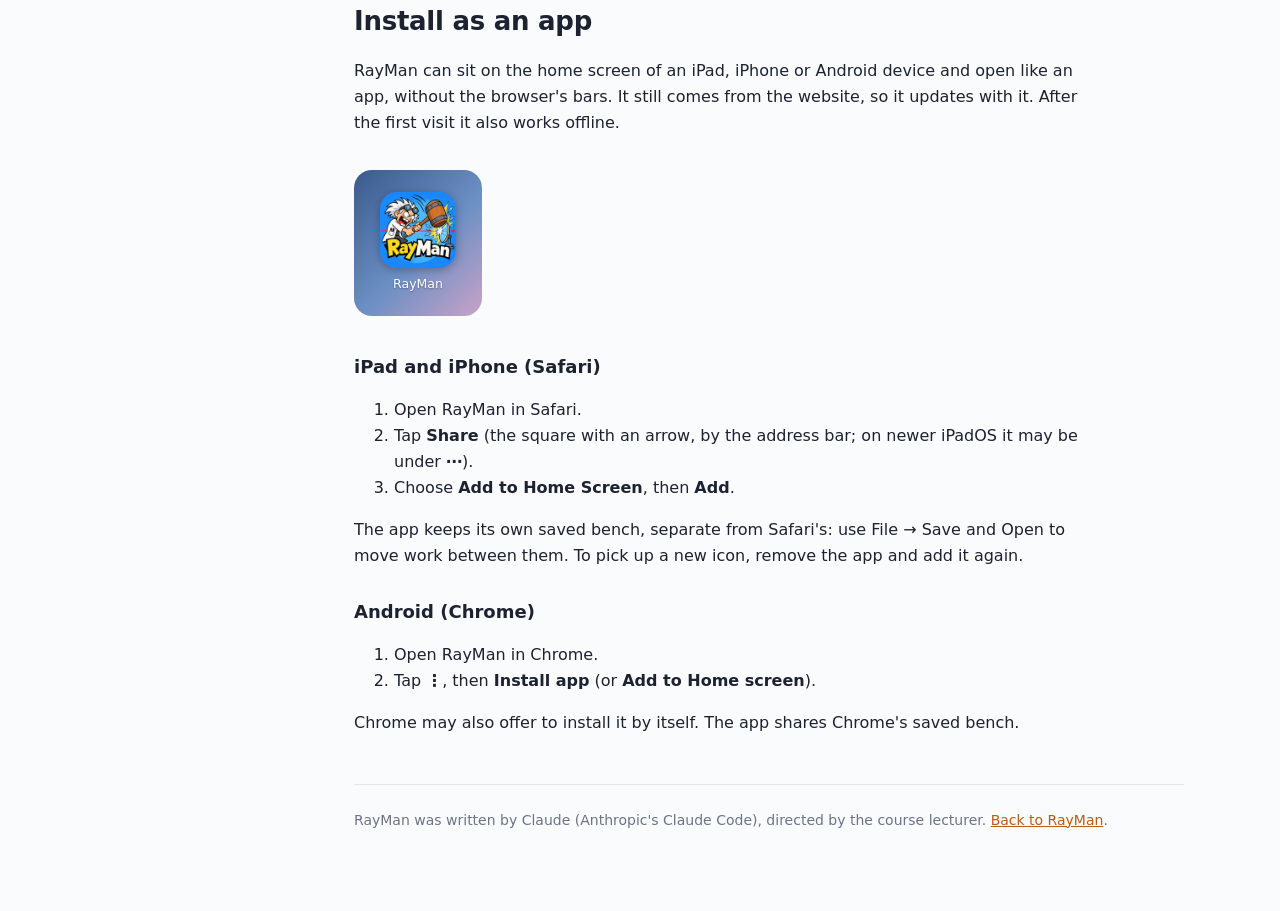
==== commit aa84bab7: "Iris option: fade the rays it stops, all along, fill-in rays too (#14) A checkbox in the iris panel," ====
--- a/guide/index.html
+++ b/guide/index.html
@@ -187,6 +187,10 @@
   <figure><a href="img/iris-closed.png" target="_blank" rel="noopener" title="Open full size"><img src="img/iris-closed.png" alt="The same with the iris nearly closed" loading="lazy"></a>
     <figcaption>Nearly closed: dimmer, same image.</figcaption></figure>
 </div>
+<p>Tick <em>Fade the rays it stops</em> in the iris's panel and the rays it blocks are drawn faint
+  all along, from their source, leaving the light that gets through.</p>
+<figure><a href="img/iris-faded.png" target="_blank" rel="noopener" title="Open full size"><img src="img/iris-faded.png" alt="The nearly closed iris with the rays it stops faded" loading="lazy"></a>
+  <figcaption>Nearly closed, the rays it stops faded.</figcaption></figure>
 <p>The <code>examples/kohler/</code> files (File → Open…) build Köhler illumination step by step.</p>
 
 <h2 id="embed">Share and embed</h2>
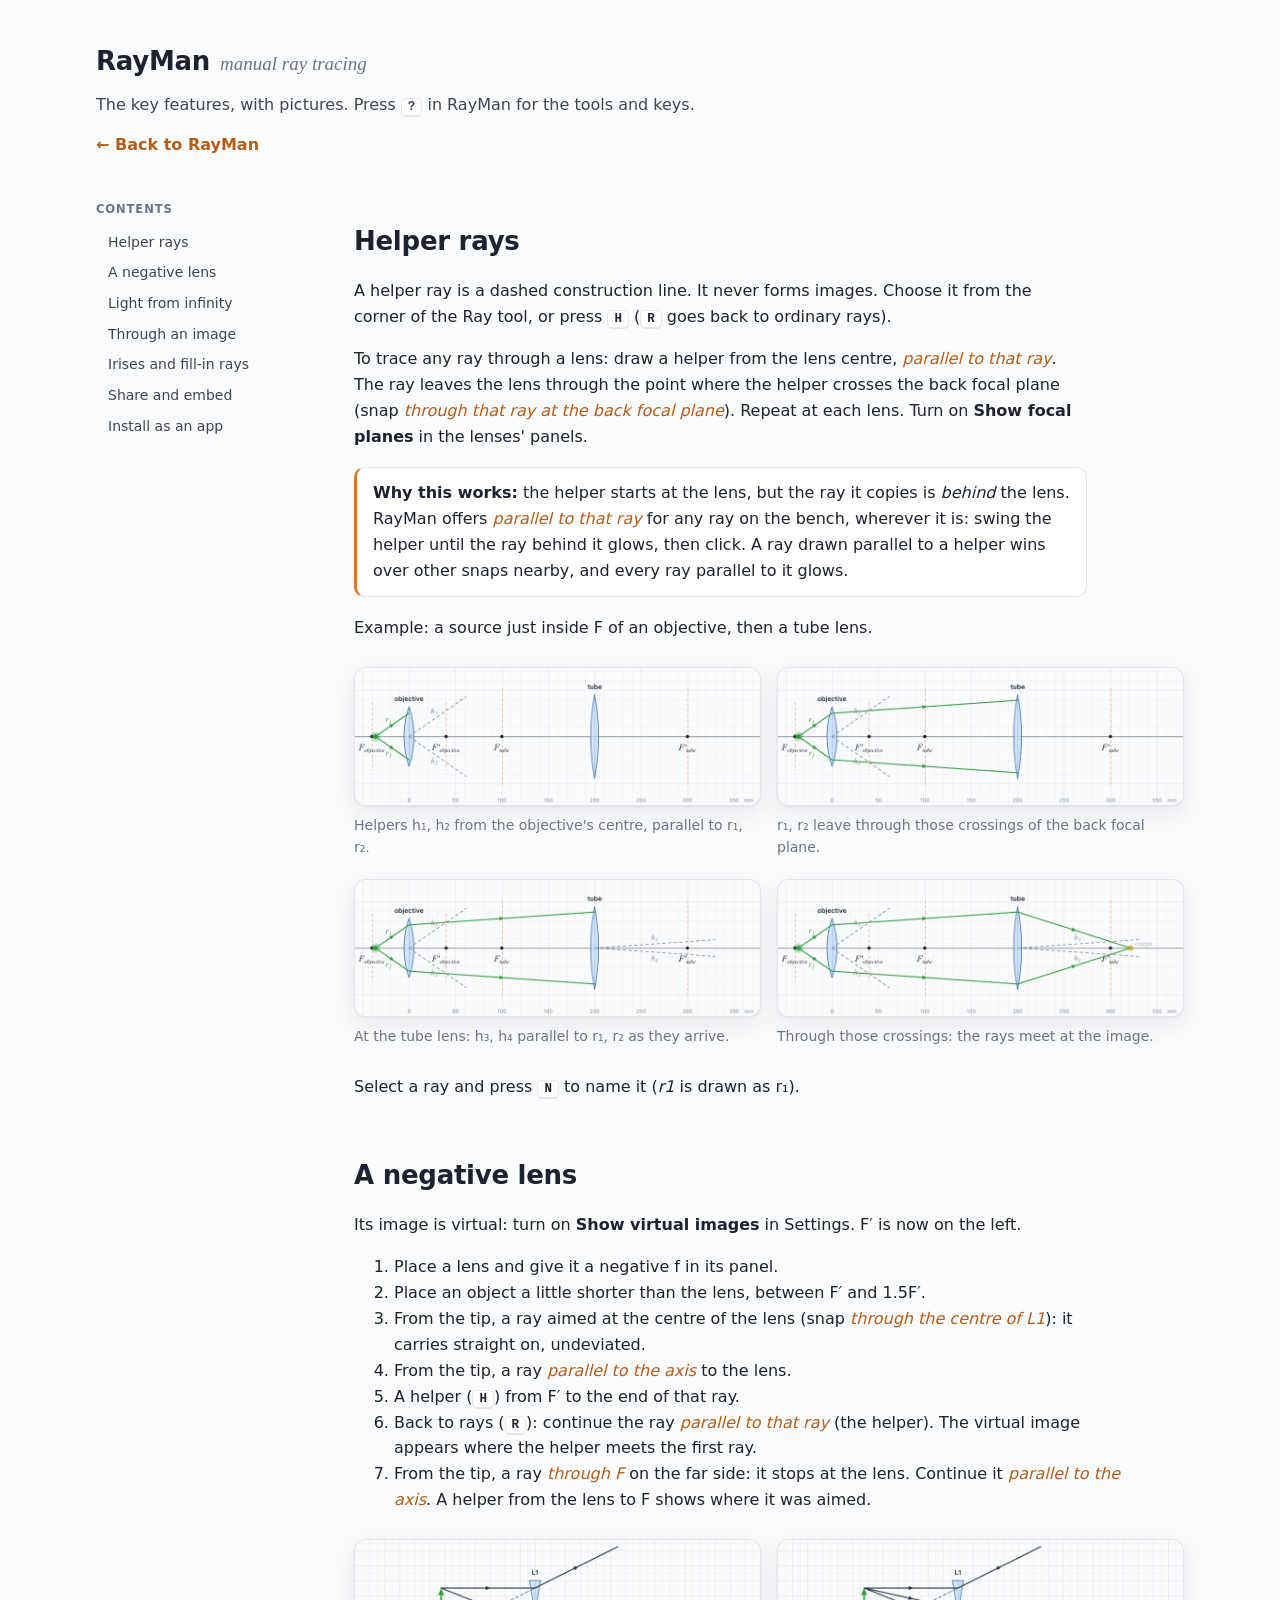
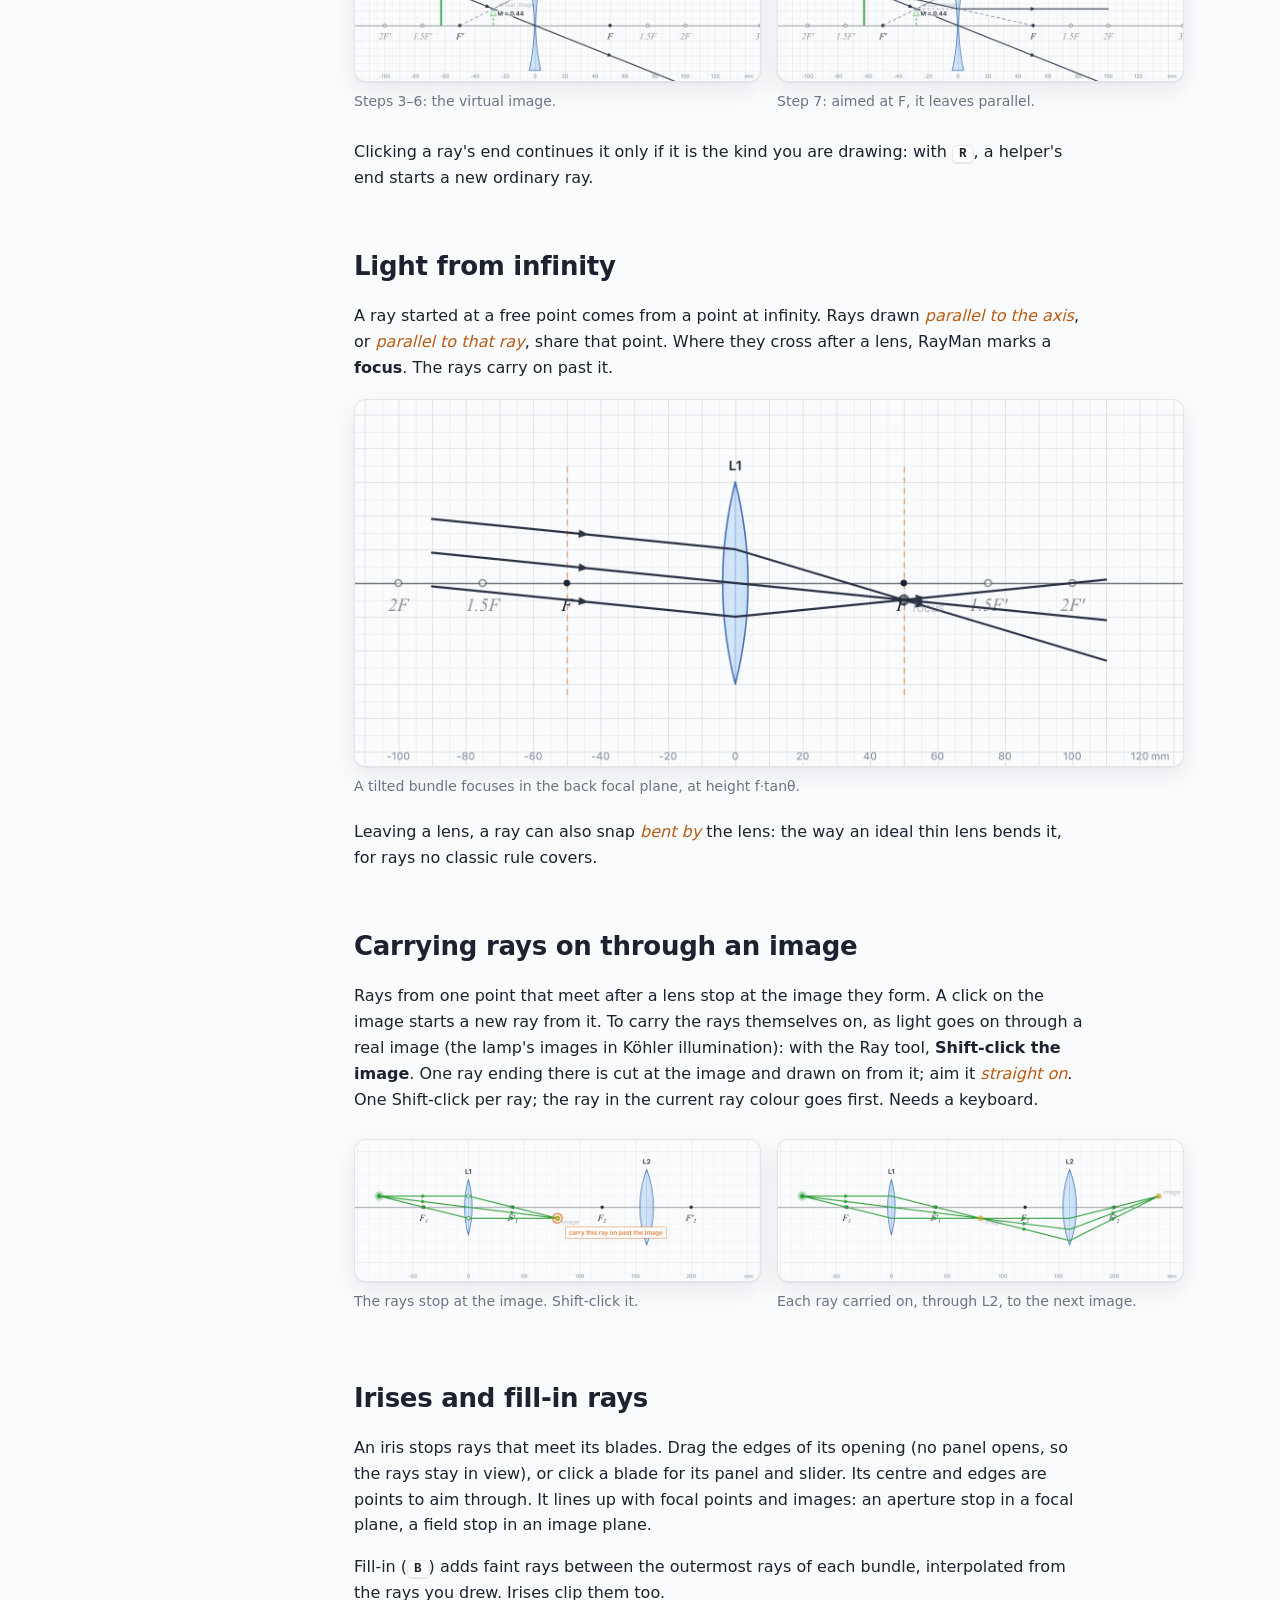
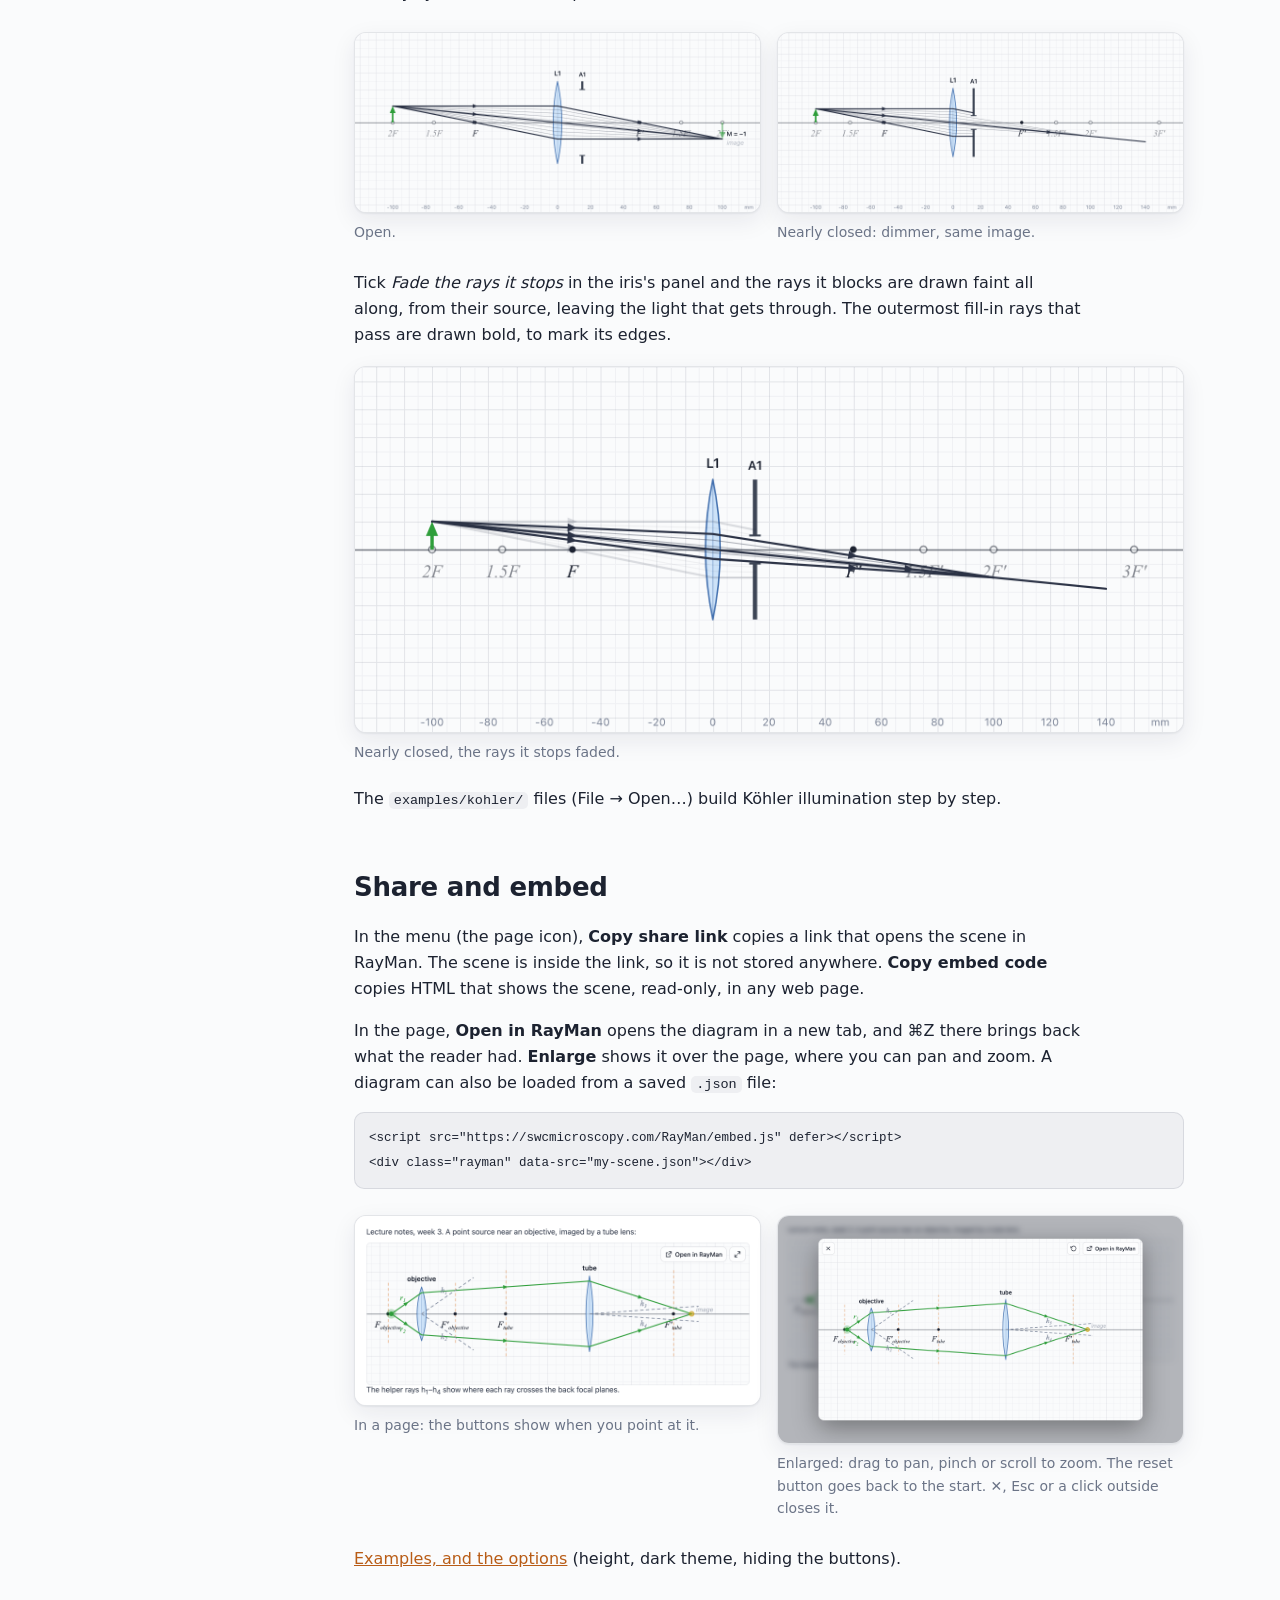
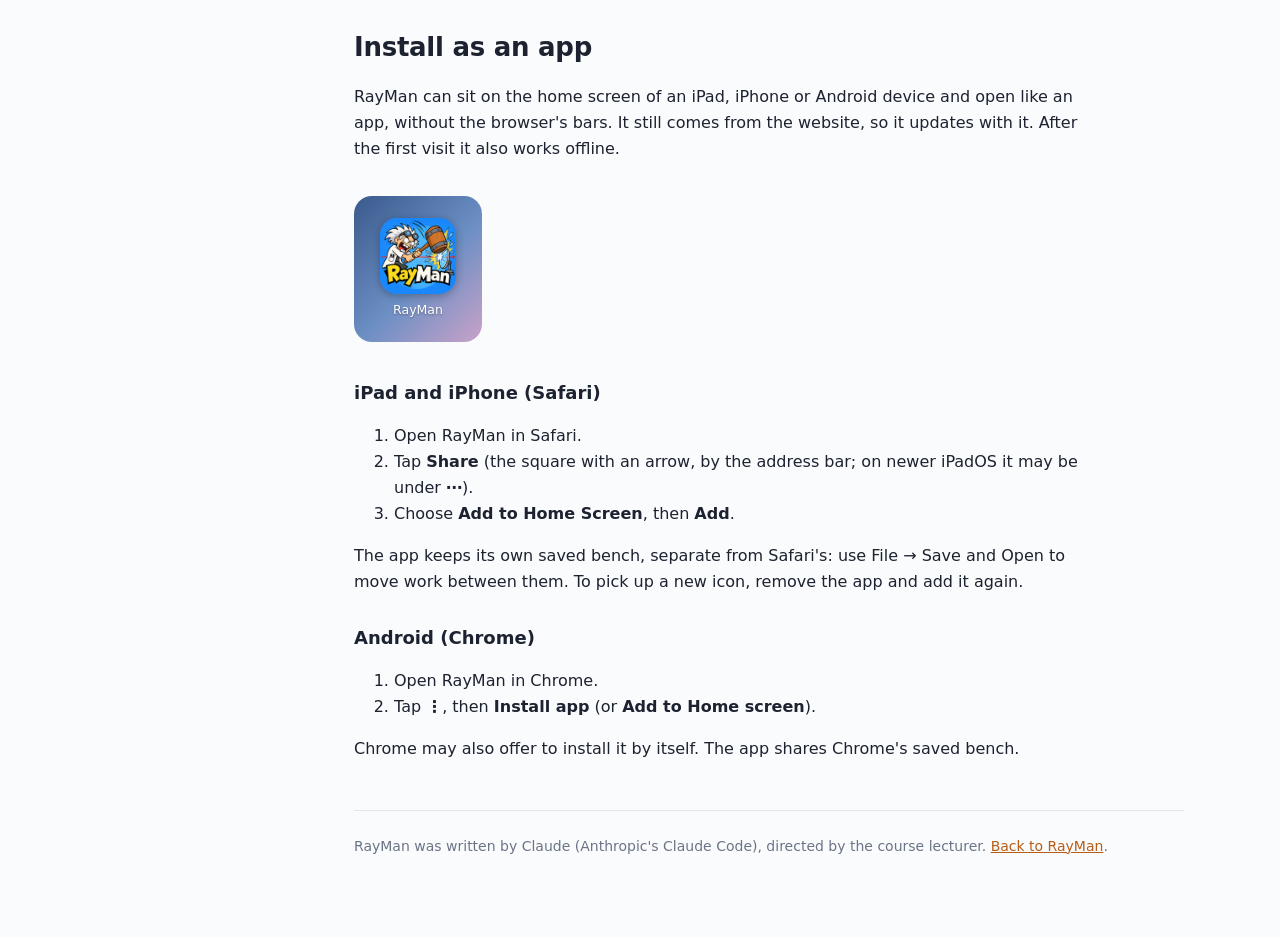
==== commit abef08c6: "Past a fading iris, the outermost fill-in rays that pass are drawn bold (#14) With the stopped rays " ====
--- a/guide/index.html
+++ b/guide/index.html
@@ -188,7 +188,8 @@
     <figcaption>Nearly closed: dimmer, same image.</figcaption></figure>
 </div>
 <p>Tick <em>Fade the rays it stops</em> in the iris's panel and the rays it blocks are drawn faint
-  all along, from their source, leaving the light that gets through.</p>
+  all along, from their source, leaving the light that gets through. The outermost fill-in rays
+  that pass are drawn bold, to mark its edges.</p>
 <figure><a href="img/iris-faded.png" target="_blank" rel="noopener" title="Open full size"><img src="img/iris-faded.png" alt="The nearly closed iris with the rays it stops faded" loading="lazy"></a>
   <figcaption>Nearly closed, the rays it stops faded.</figcaption></figure>
 <p>The <code>examples/kohler/</code> files (File → Open…) build Köhler illumination step by step.</p>
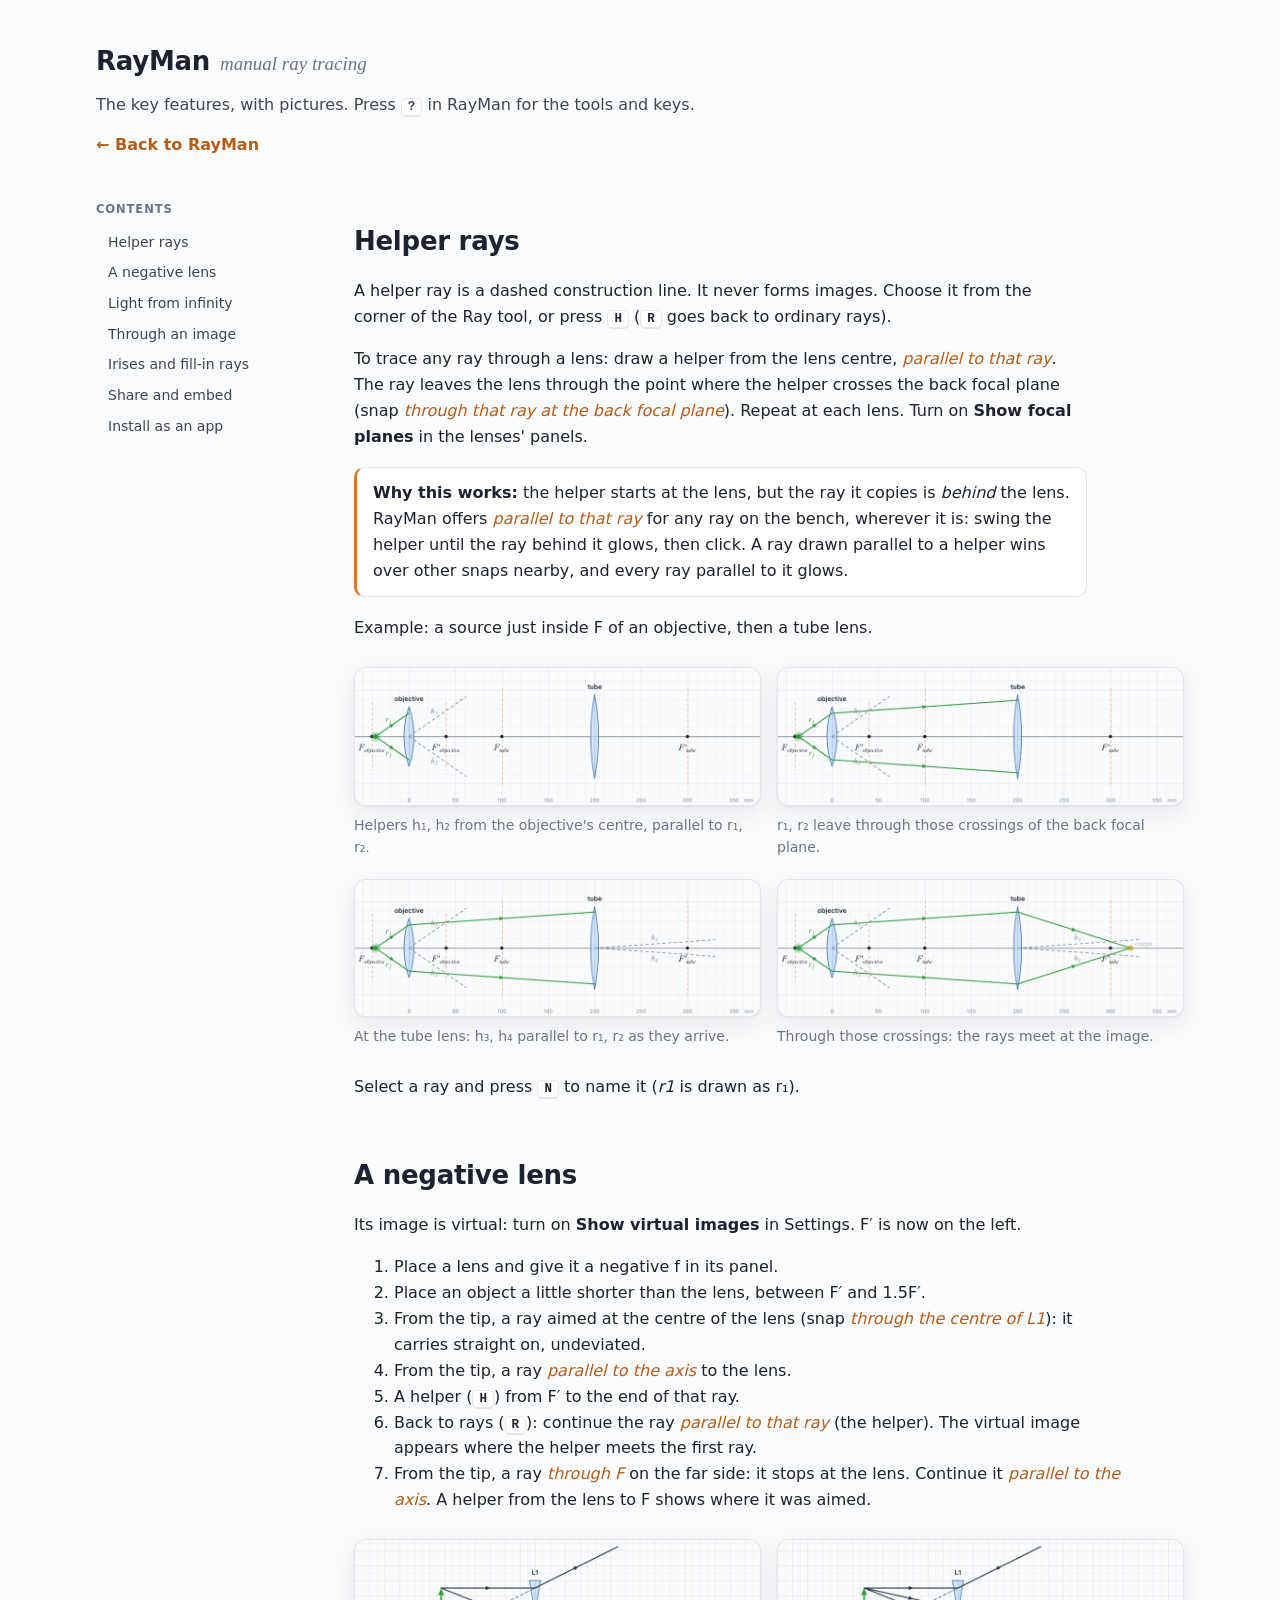
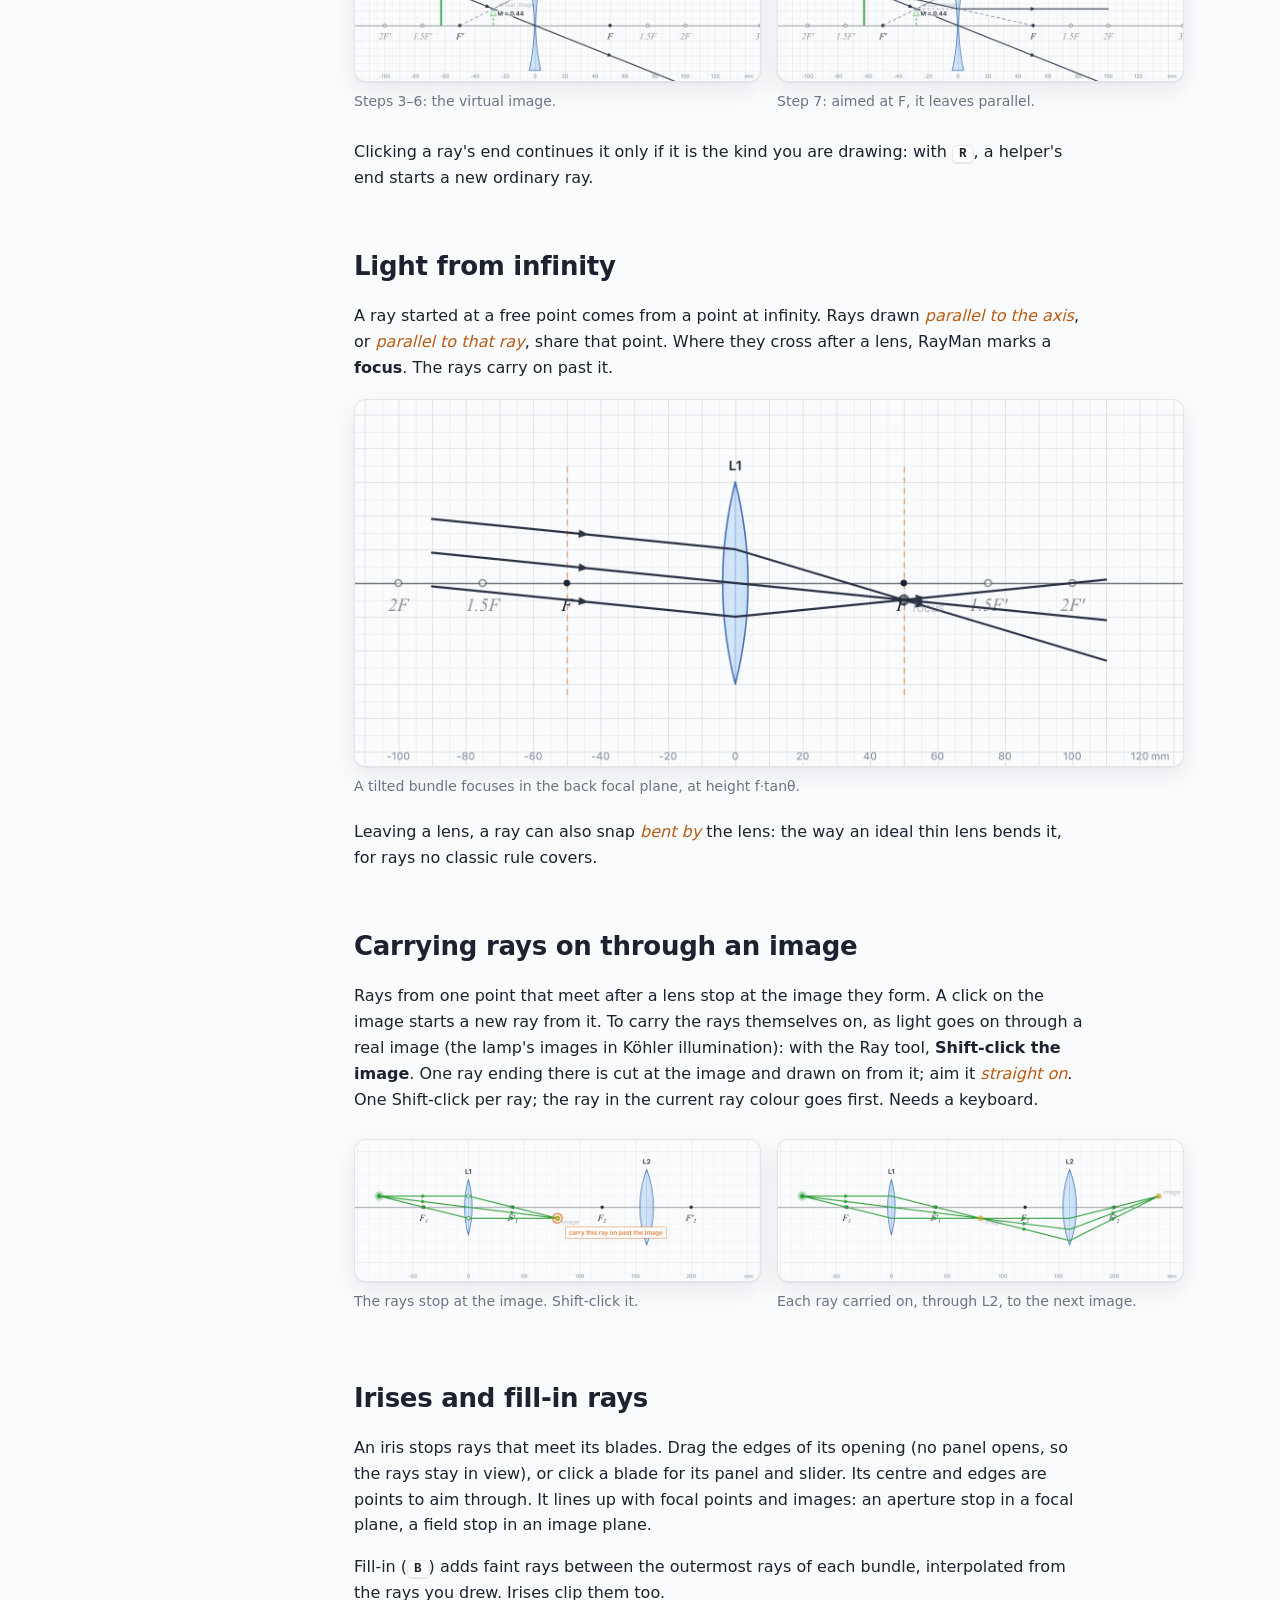
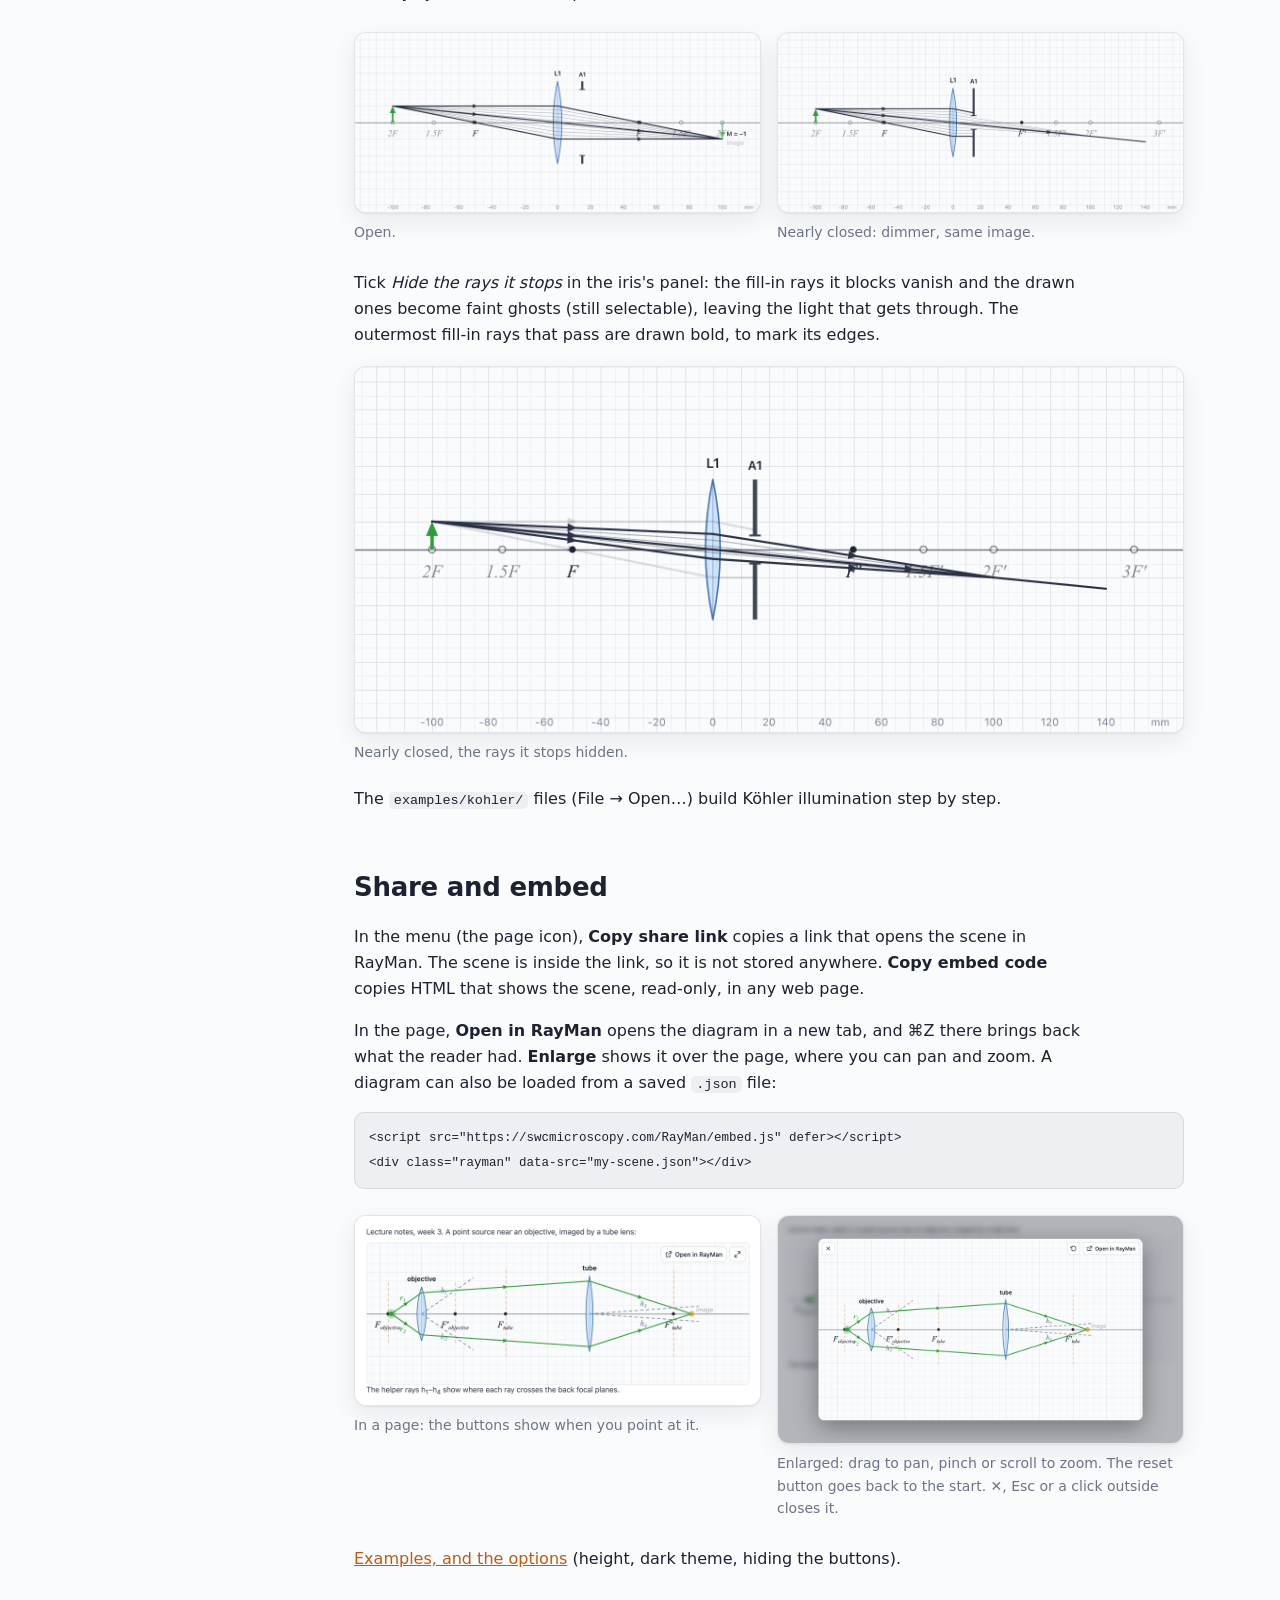
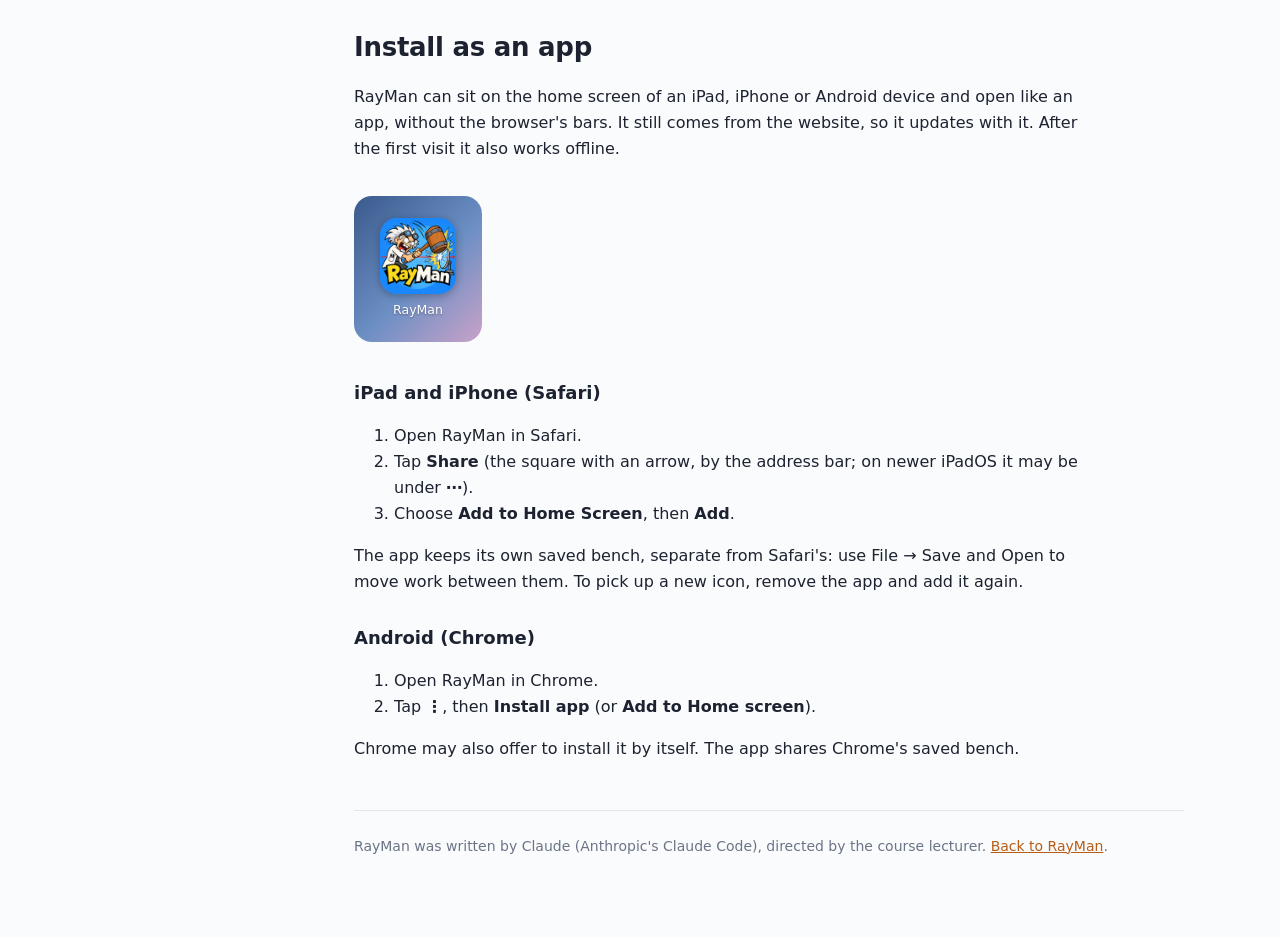
==== commit 32c210bc: "Iris option hides the fill-in rays it stops; drawn ones stay as ghosts (#14) Stopped fill-in rays ar" ====
--- a/guide/index.html
+++ b/guide/index.html
@@ -187,11 +187,11 @@
   <figure><a href="img/iris-closed.png" target="_blank" rel="noopener" title="Open full size"><img src="img/iris-closed.png" alt="The same with the iris nearly closed" loading="lazy"></a>
     <figcaption>Nearly closed: dimmer, same image.</figcaption></figure>
 </div>
-<p>Tick <em>Fade the rays it stops</em> in the iris's panel and the rays it blocks are drawn faint
-  all along, from their source, leaving the light that gets through. The outermost fill-in rays
-  that pass are drawn bold, to mark its edges.</p>
-<figure><a href="img/iris-faded.png" target="_blank" rel="noopener" title="Open full size"><img src="img/iris-faded.png" alt="The nearly closed iris with the rays it stops faded" loading="lazy"></a>
-  <figcaption>Nearly closed, the rays it stops faded.</figcaption></figure>
+<p>Tick <em>Hide the rays it stops</em> in the iris's panel: the fill-in rays it blocks vanish and
+  the drawn ones become faint ghosts (still selectable), leaving the light that gets through. The
+  outermost fill-in rays that pass are drawn bold, to mark its edges.</p>
+<figure><a href="img/iris-faded.png" target="_blank" rel="noopener" title="Open full size"><img src="img/iris-faded.png" alt="The nearly closed iris with the rays it stops hidden" loading="lazy"></a>
+  <figcaption>Nearly closed, the rays it stops hidden.</figcaption></figure>
 <p>The <code>examples/kohler/</code> files (File → Open…) build Köhler illumination step by step.</p>
 
 <h2 id="embed">Share and embed</h2>
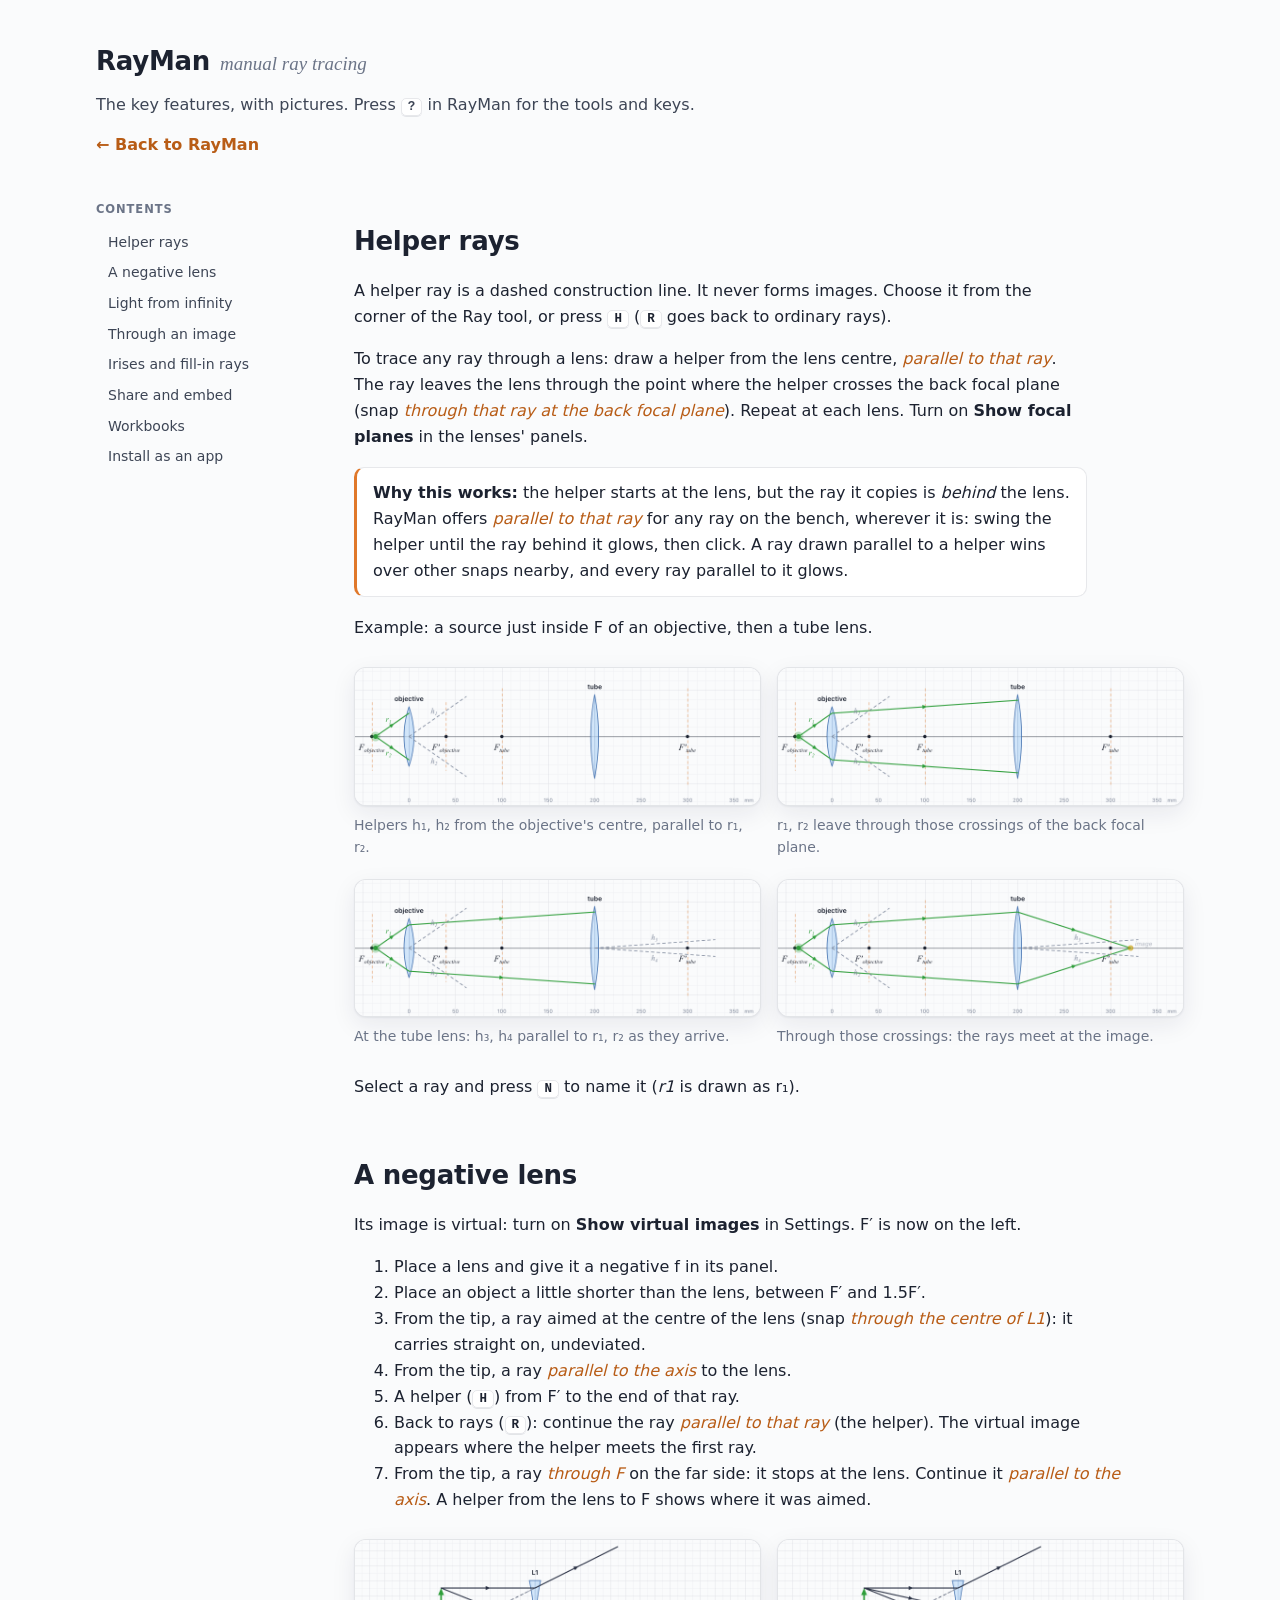
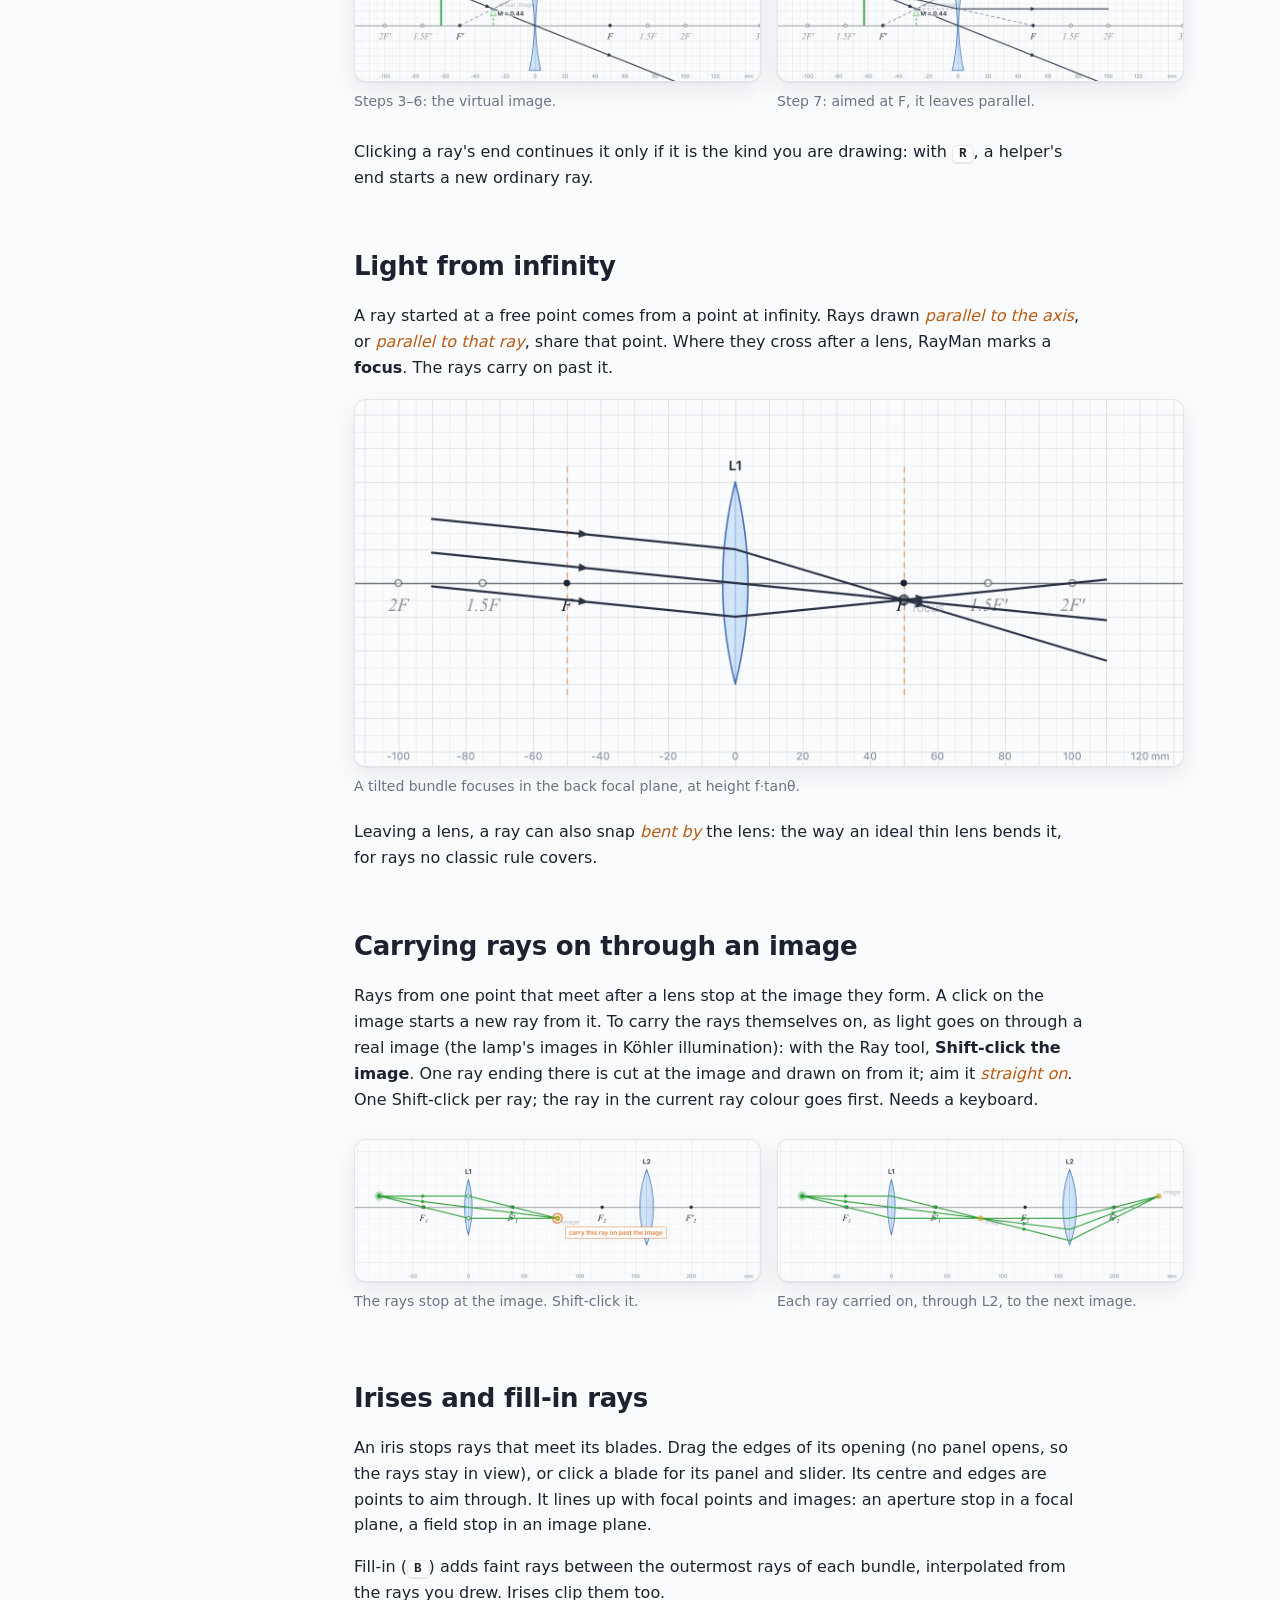
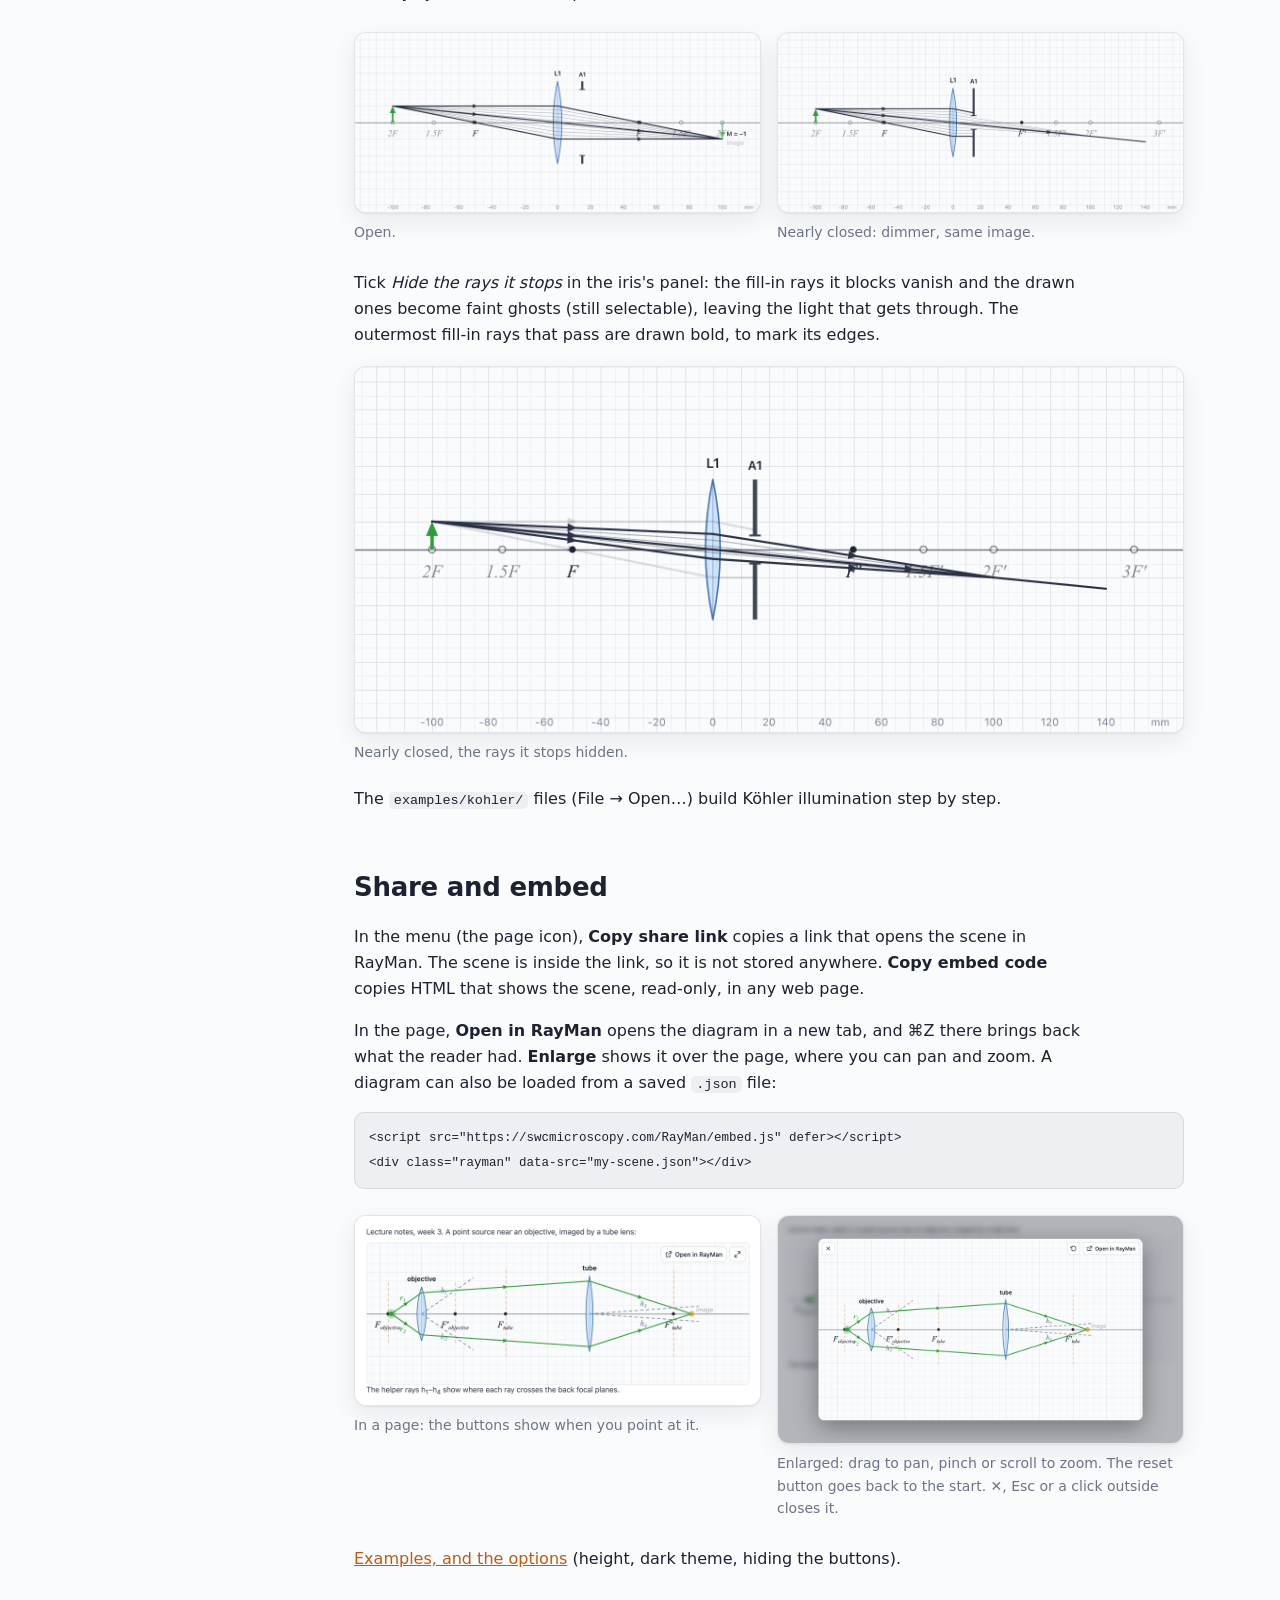
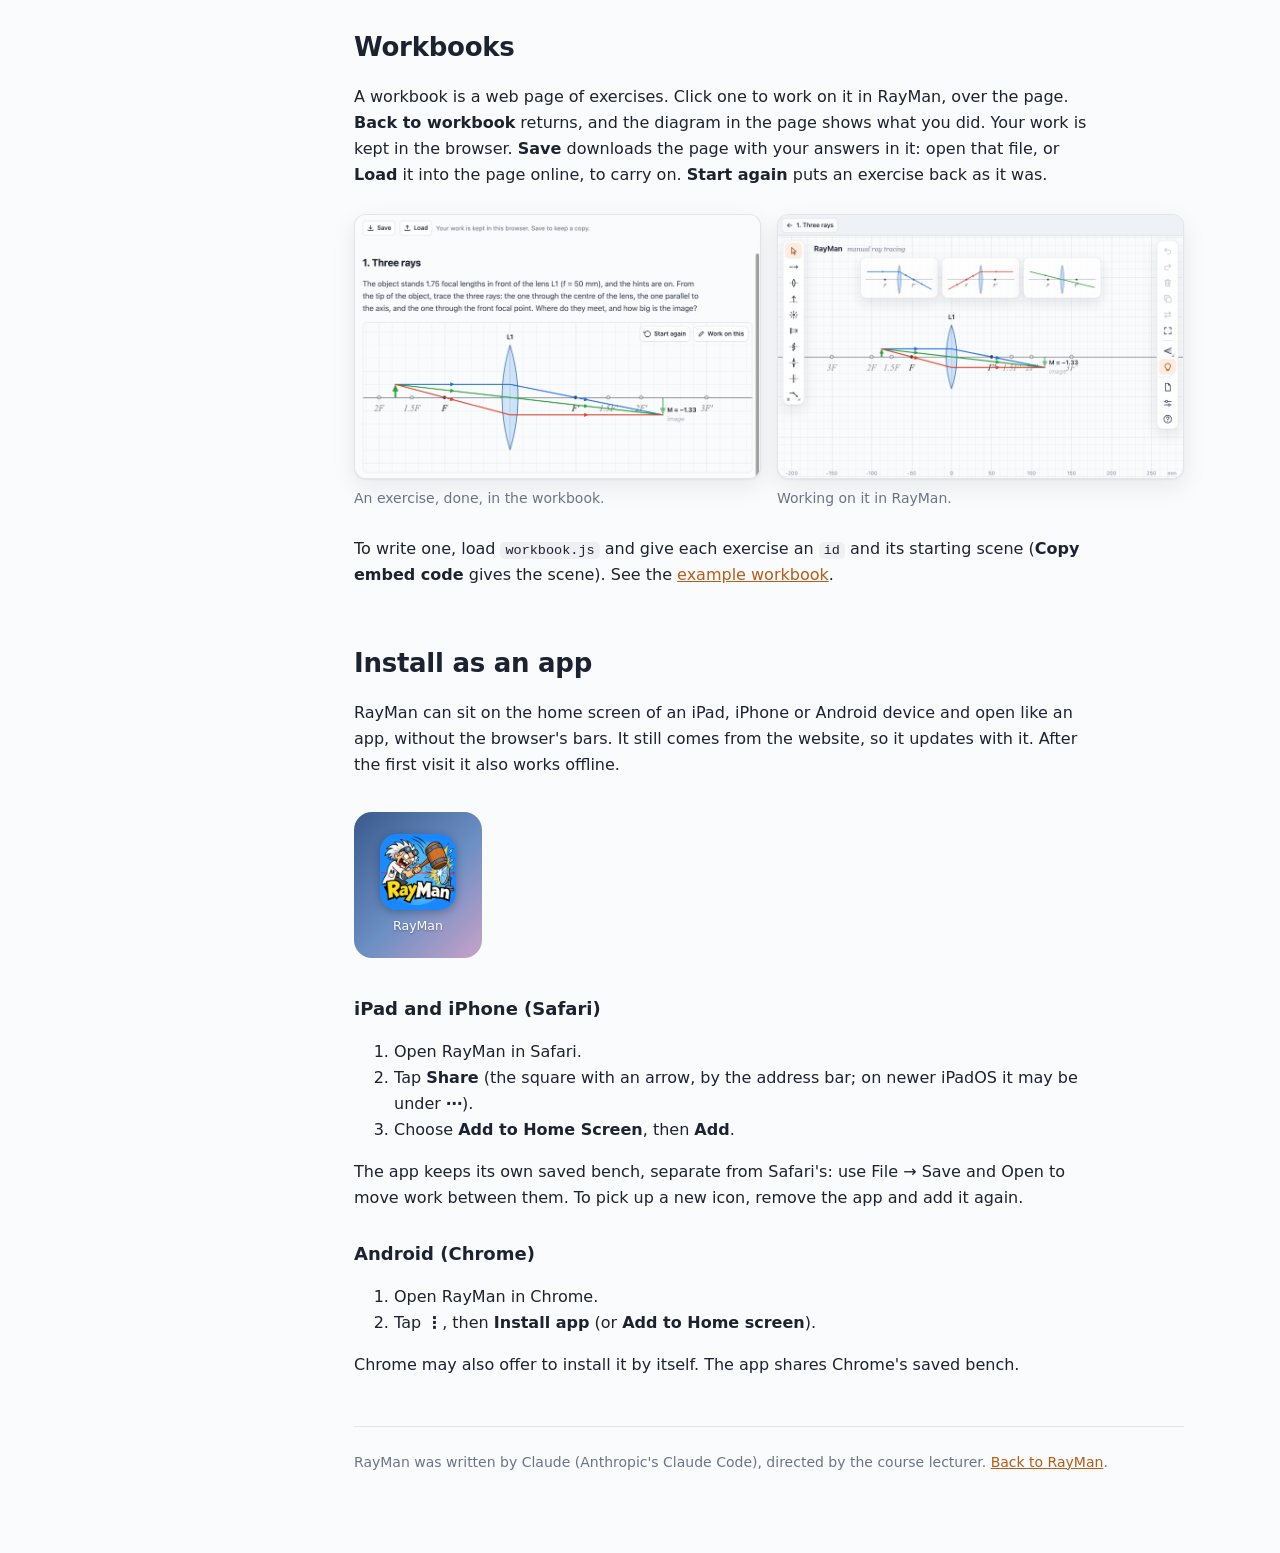
==== commit 71e602cc: "Workbooks: pages of exercises done in RayMan and saved with the answers (#15) workbook.js shows exer" ====
--- a/guide/index.html
+++ b/guide/index.html
@@ -97,6 +97,7 @@
   <a href="#through">Through an image</a>
   <a href="#iris">Irises and fill-in rays</a>
   <a href="#embed">Share and embed</a>
+  <a href="#workbook">Workbooks</a>
   <a href="#install">Install as an app</a>
 </nav>
 
@@ -211,6 +212,22 @@
 </div>
 <p><a href="../examples/embed/index.html">Examples, and the options</a> (height, dark theme, hiding the buttons).</p>
 
+<h2 id="workbook">Workbooks</h2>
+<p>A workbook is a web page of exercises. Click one to work on it in RayMan, over the page.
+  <b>Back to workbook</b> returns, and the diagram in the page shows what you did. Your work is
+  kept in the browser. <b>Save</b> downloads the page with your answers in it: open that file, or
+  <b>Load</b> it into the page online, to carry on. <b>Start again</b> puts an exercise back as it
+  was.</p>
+<div class="pair">
+  <figure><a href="img/workbook.png" target="_blank" rel="noopener" title="Open full size"><img src="img/workbook.png" alt="A workbook page: Save and Load buttons, an exercise's text, and its diagram with three rays traced" loading="lazy"></a>
+    <figcaption>An exercise, done, in the workbook.</figcaption></figure>
+  <figure><a href="img/workbook-open.png" target="_blank" rel="noopener" title="Open full size"><img src="img/workbook-open.png" alt="RayMan open over the workbook, with a Back to workbook button top left" loading="lazy"></a>
+    <figcaption>Working on it in RayMan.</figcaption></figure>
+</div>
+<p>To write one, load <code>workbook.js</code> and give each exercise an <code>id</code> and its
+  starting scene (<b>Copy embed code</b> gives the scene). See the
+  <a href="../examples/workbook/index.html">example workbook</a>.</p>
+
 <h2 id="install">Install as an app</h2>
 <p>RayMan can sit on the home screen of an iPad, iPhone or Android device and open like an app,
   without the browser's bars. It still comes from the website, so it updates with it. After the
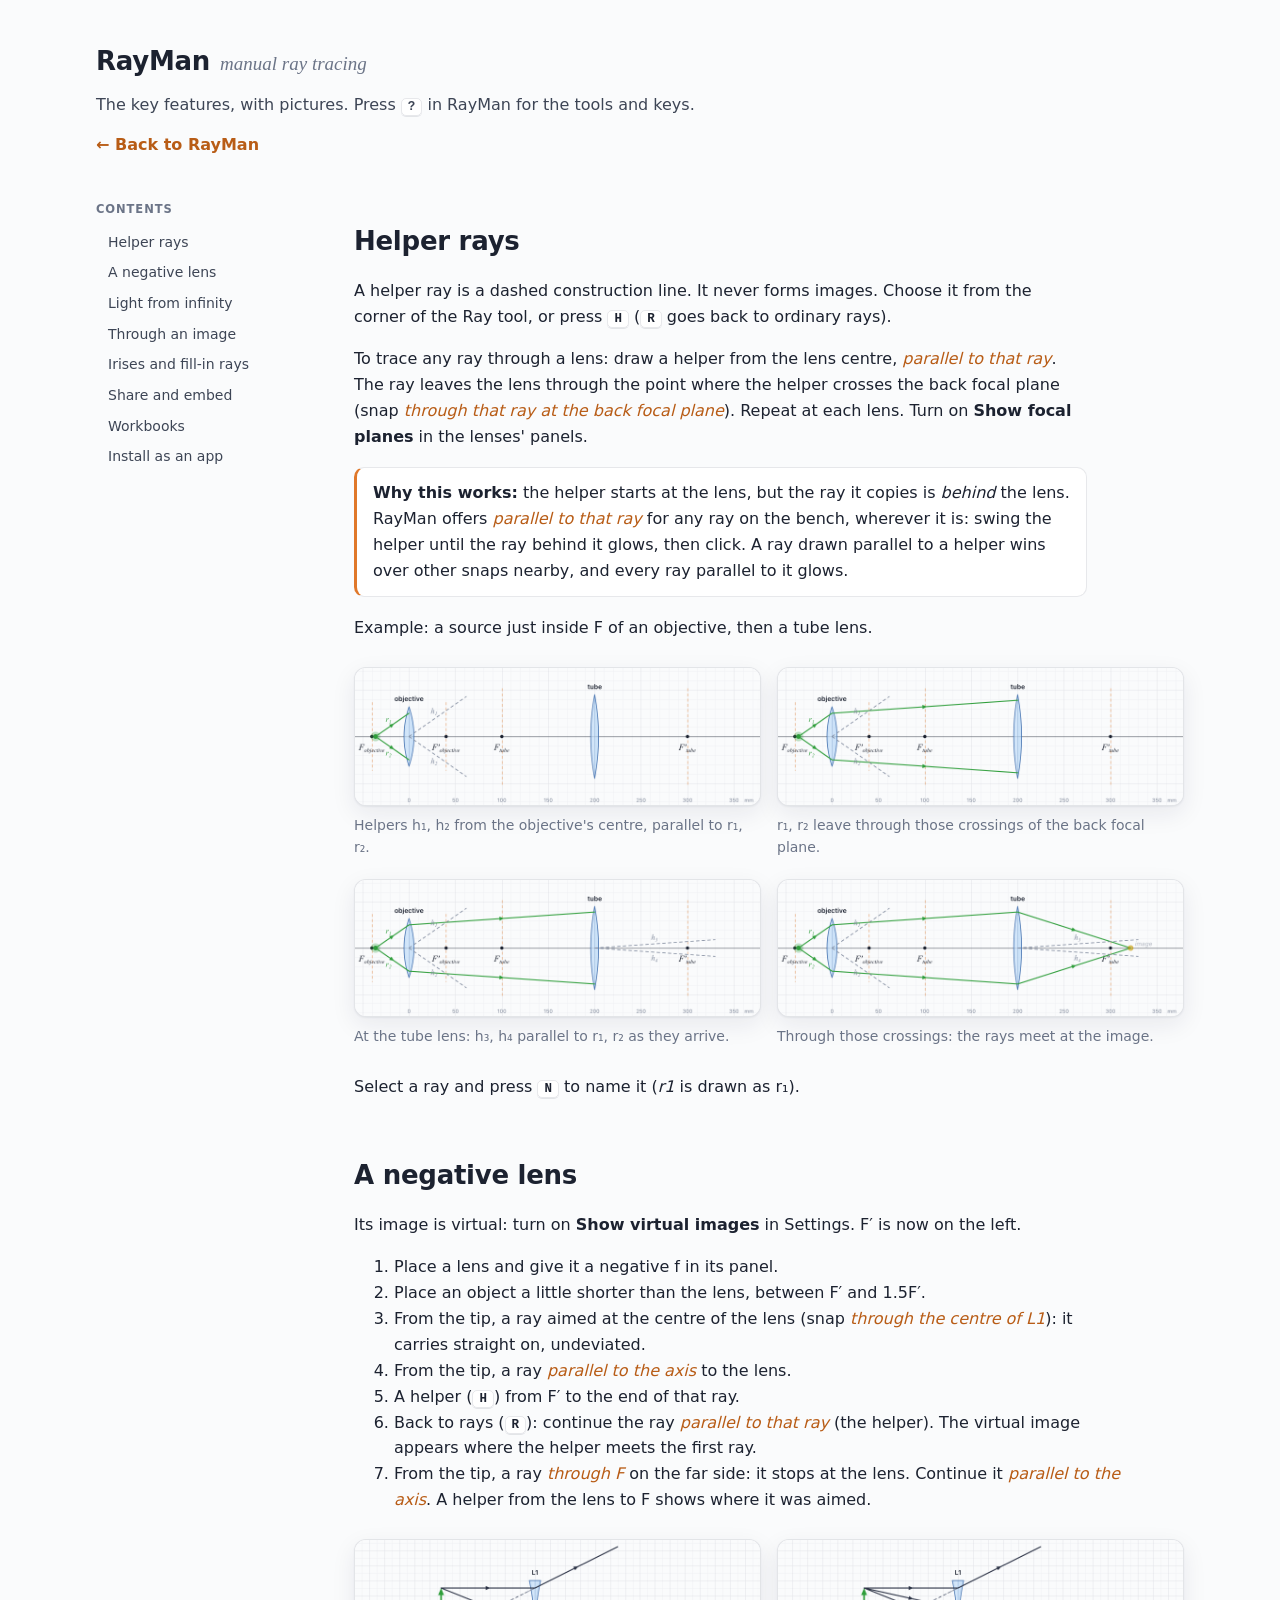
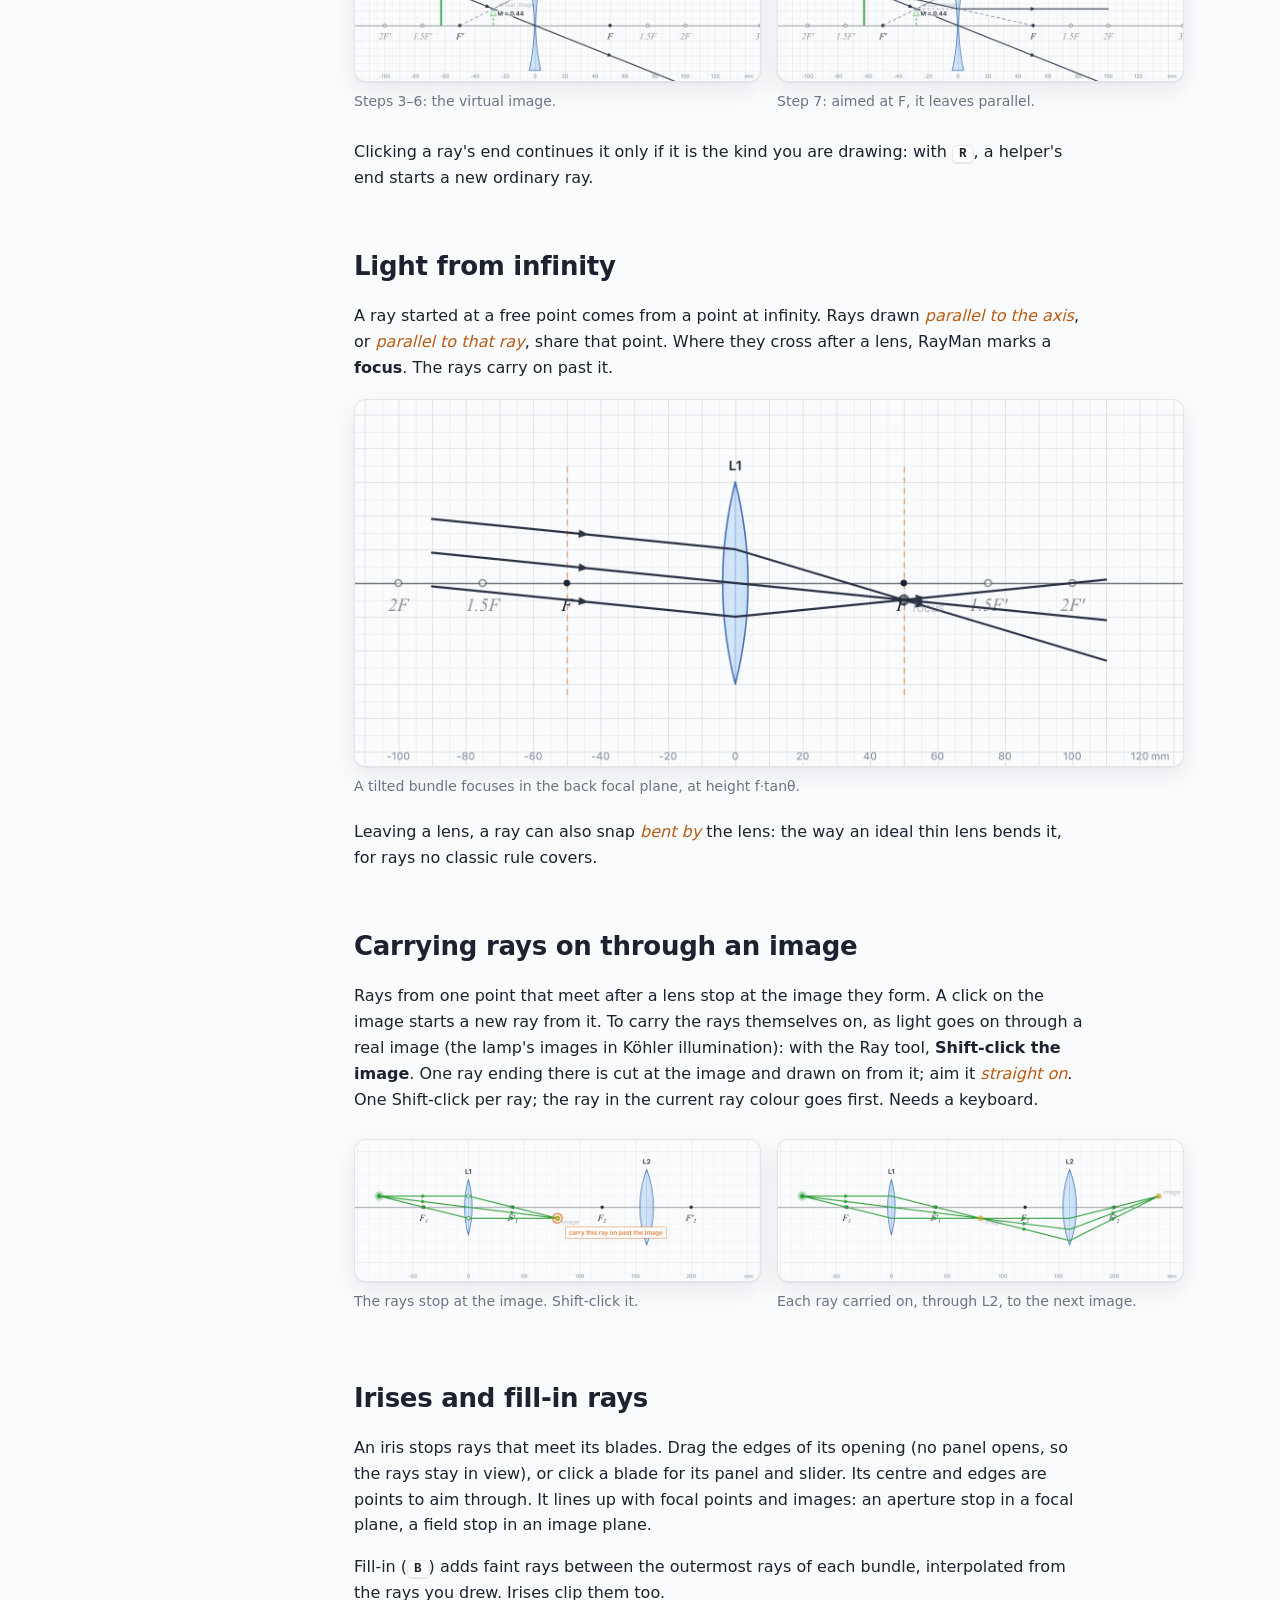
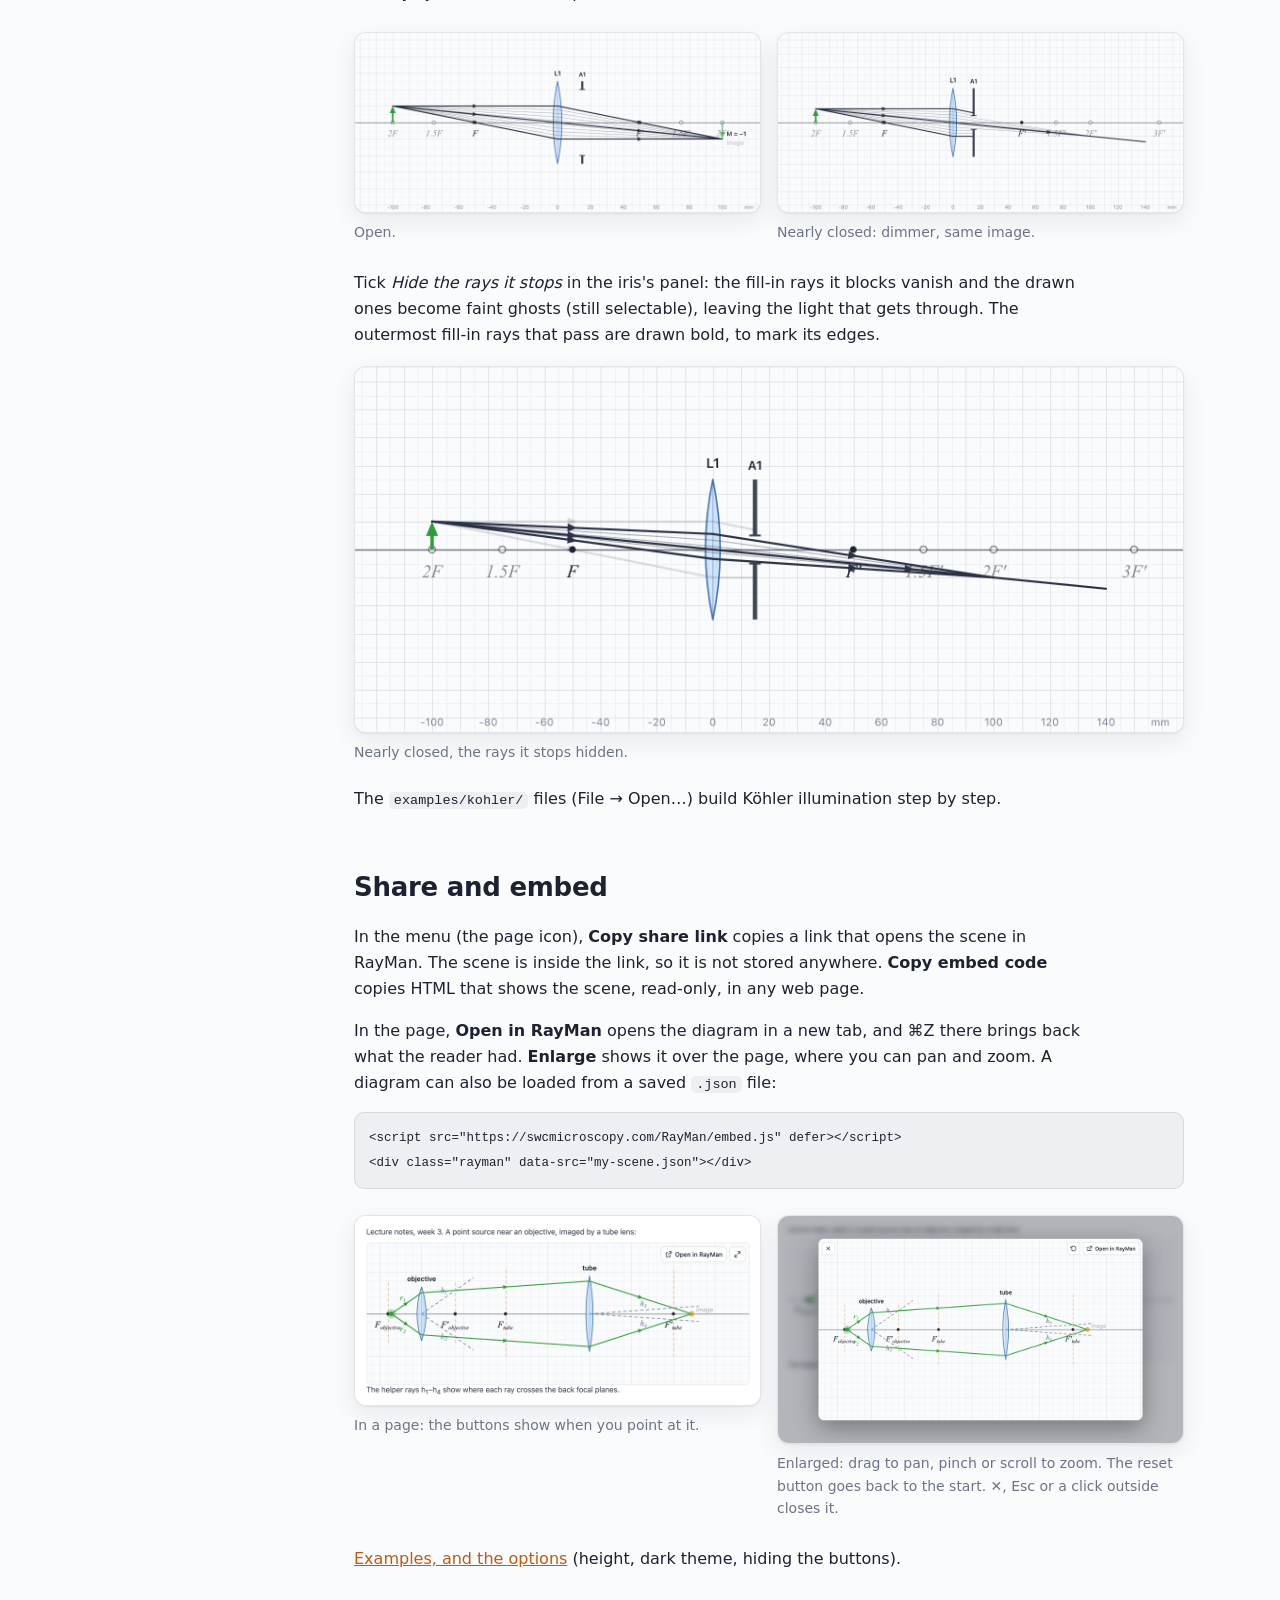
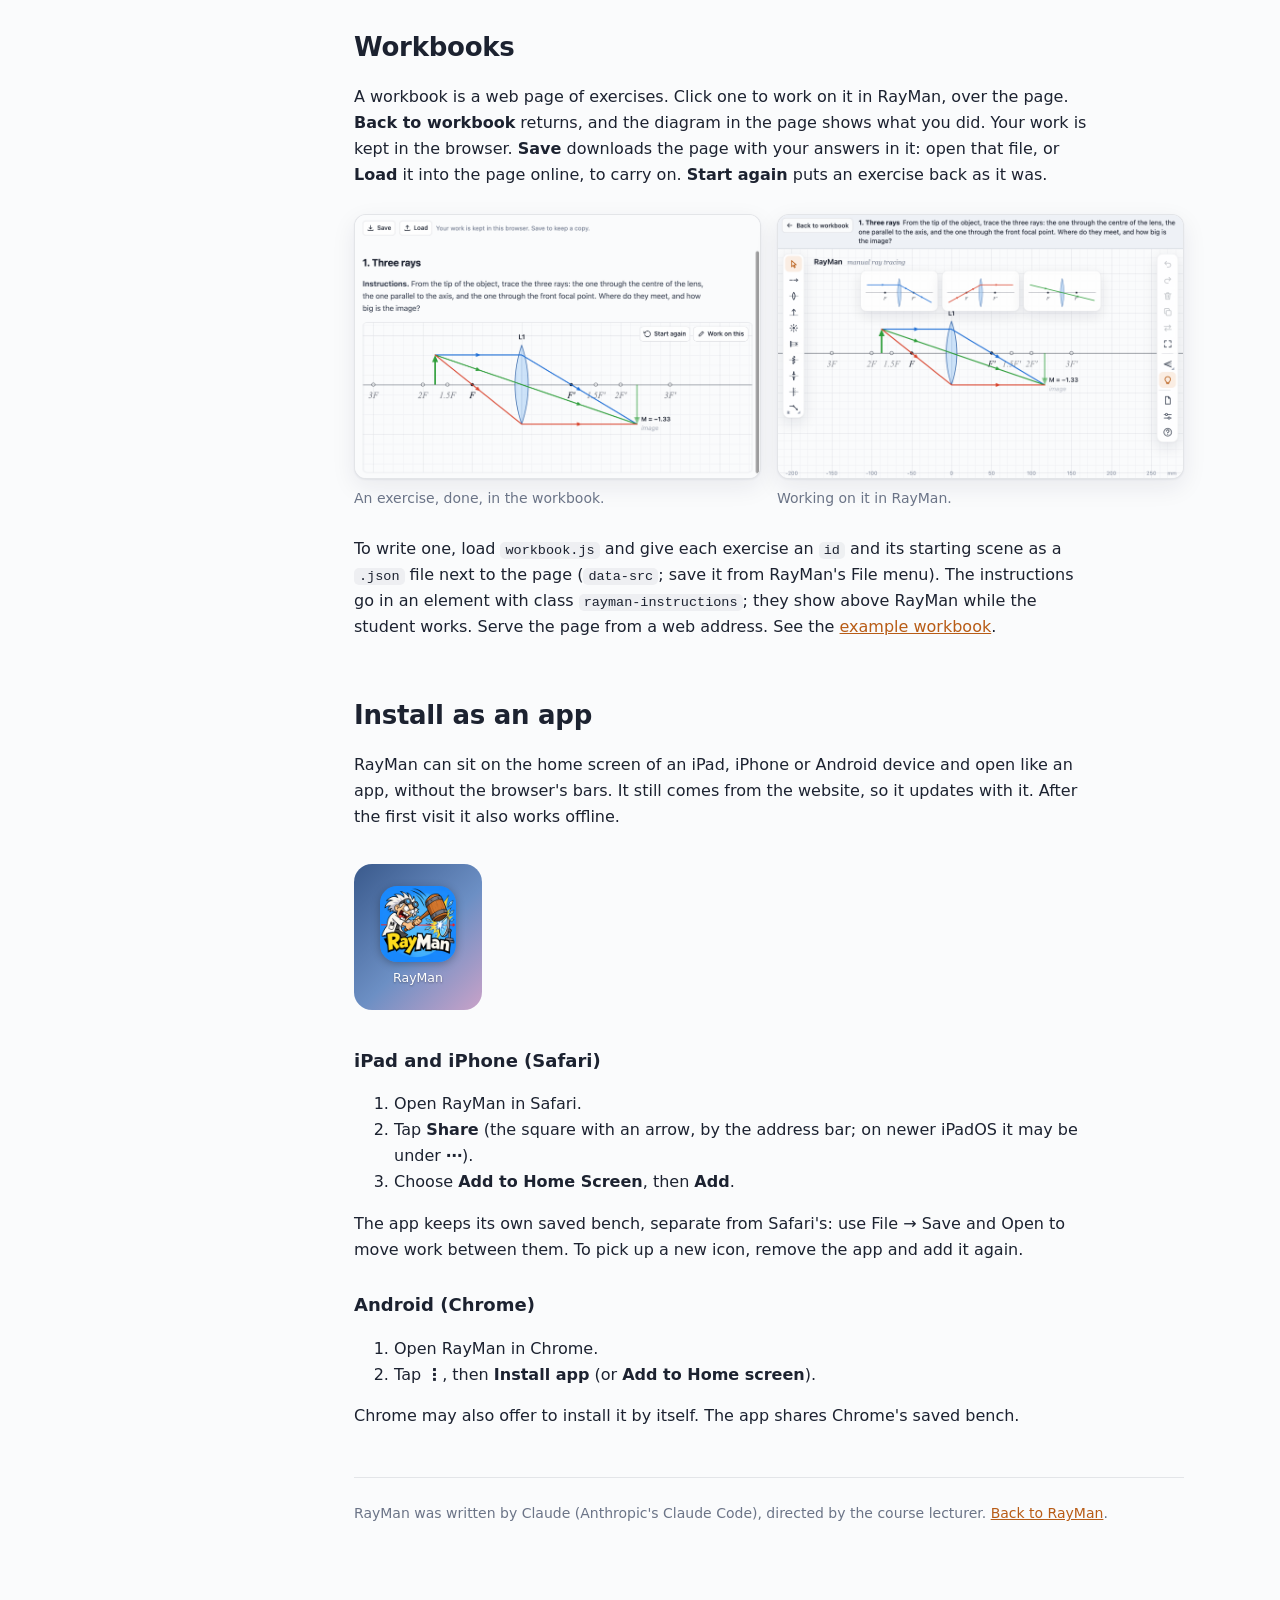
==== commit 57ad403a: "Workbook exercises load their scenes from .json files; instructions shown over RayMan (#15) The exam" ====
--- a/guide/index.html
+++ b/guide/index.html
@@ -225,7 +225,9 @@
     <figcaption>Working on it in RayMan.</figcaption></figure>
 </div>
 <p>To write one, load <code>workbook.js</code> and give each exercise an <code>id</code> and its
-  starting scene (<b>Copy embed code</b> gives the scene). See the
+  starting scene as a <code>.json</code> file next to the page (<code>data-src</code>; save it from
+  RayMan's File menu). The instructions go in an element with class <code>rayman-instructions</code>;
+  they show above RayMan while the student works. Serve the page from a web address. See the
   <a href="../examples/workbook/index.html">example workbook</a>.</p>
 
 <h2 id="install">Install as an app</h2>
